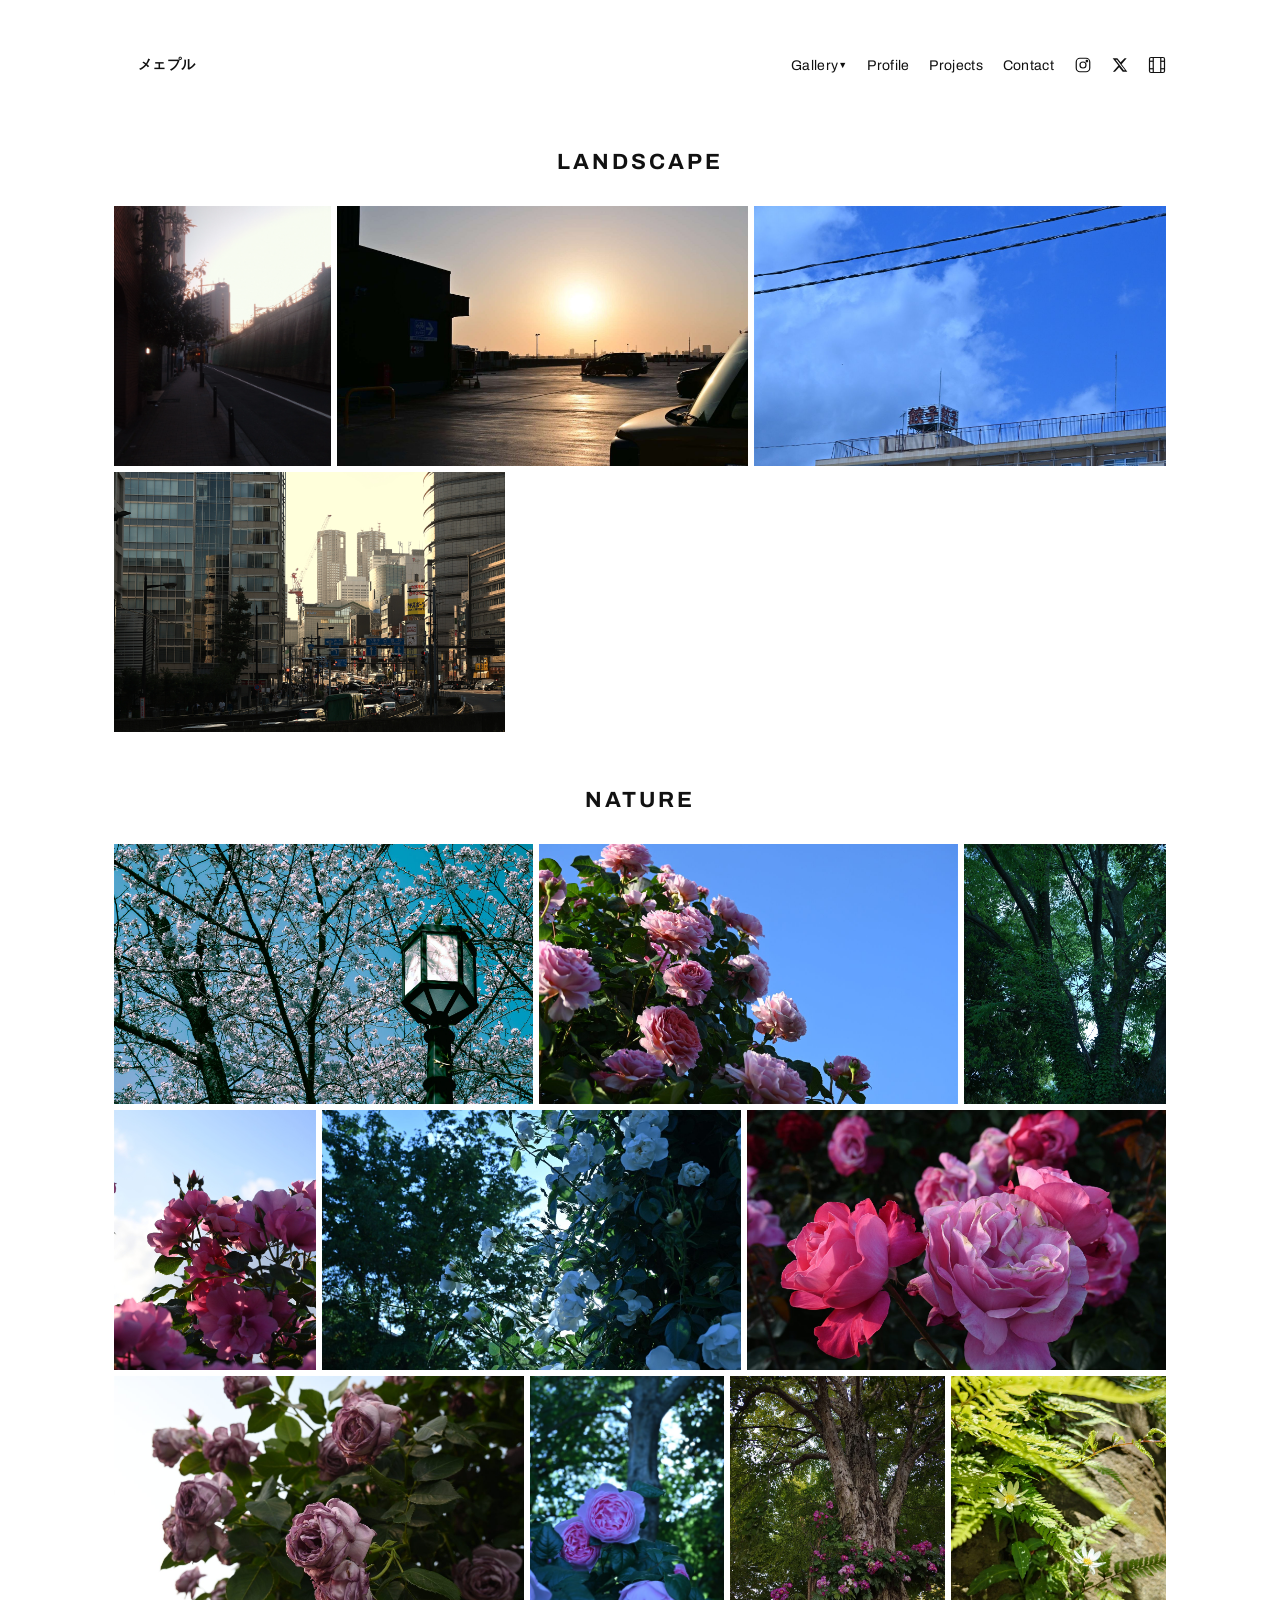
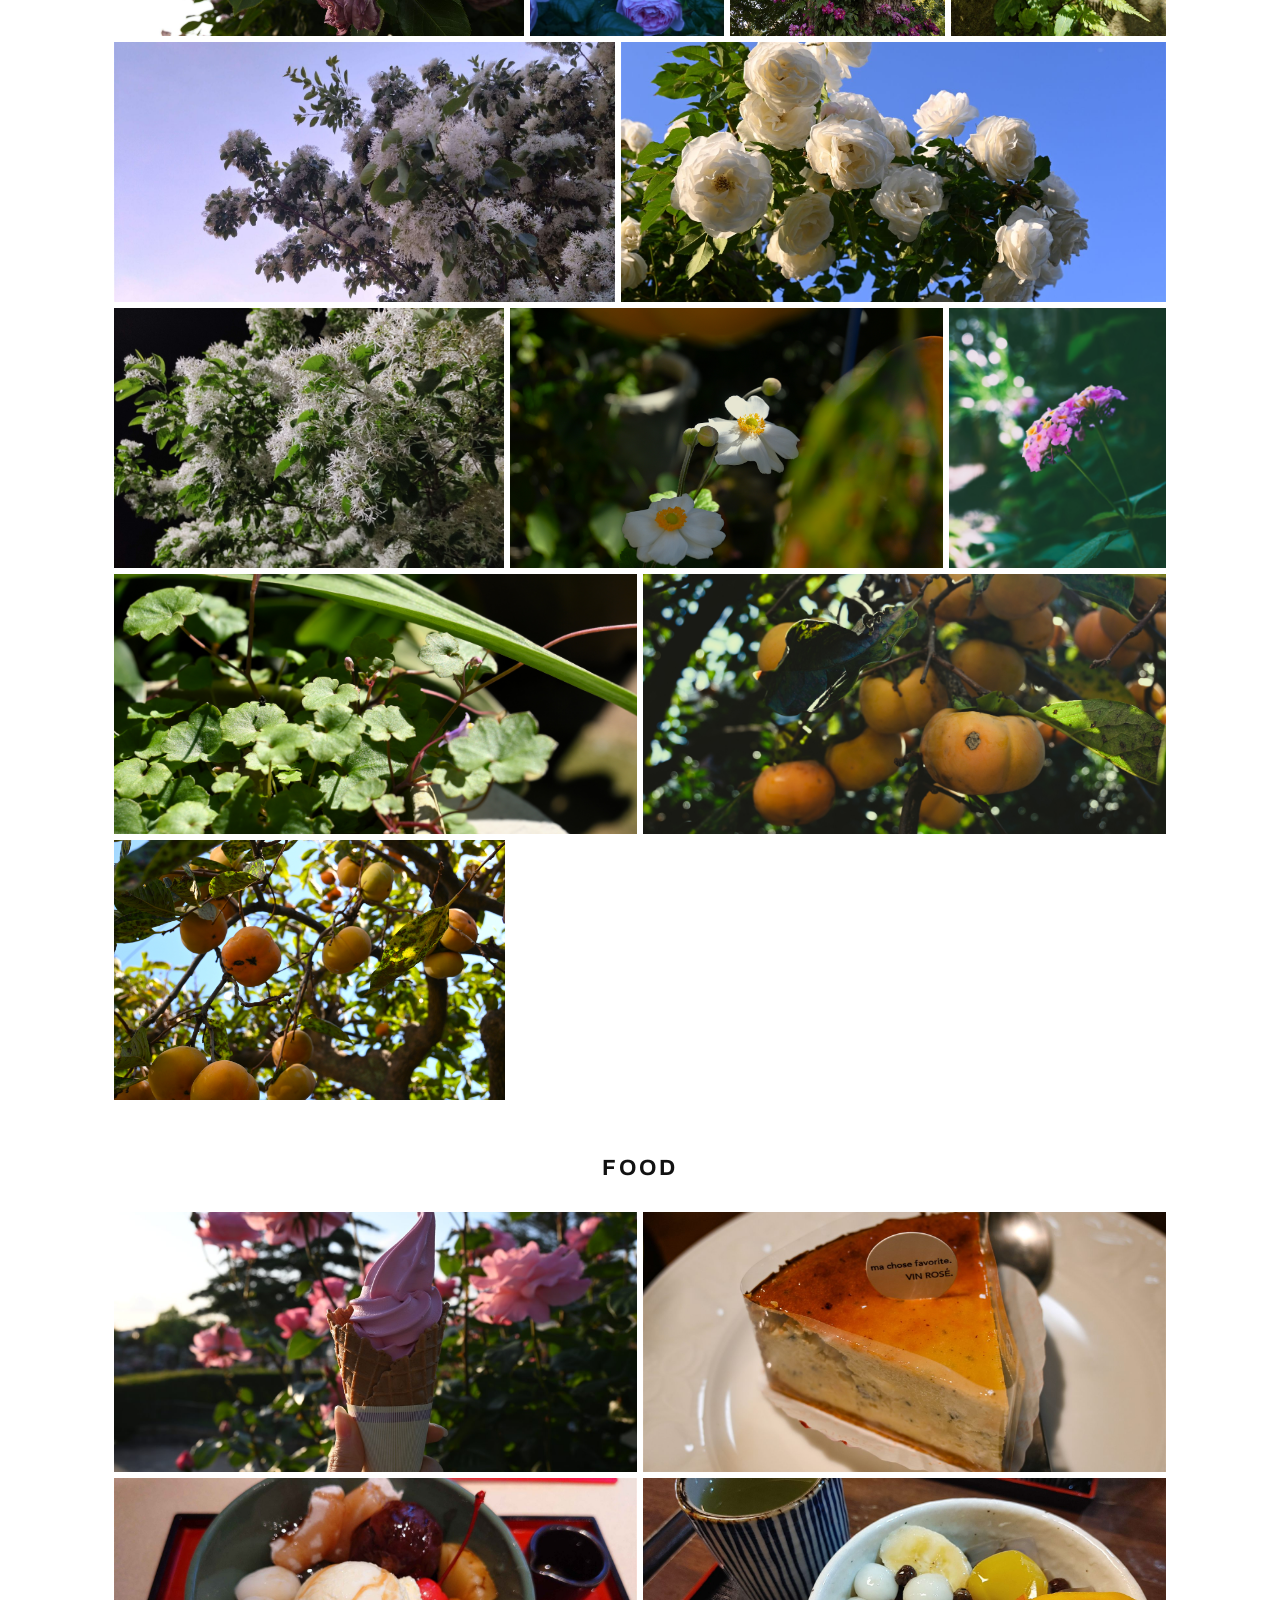
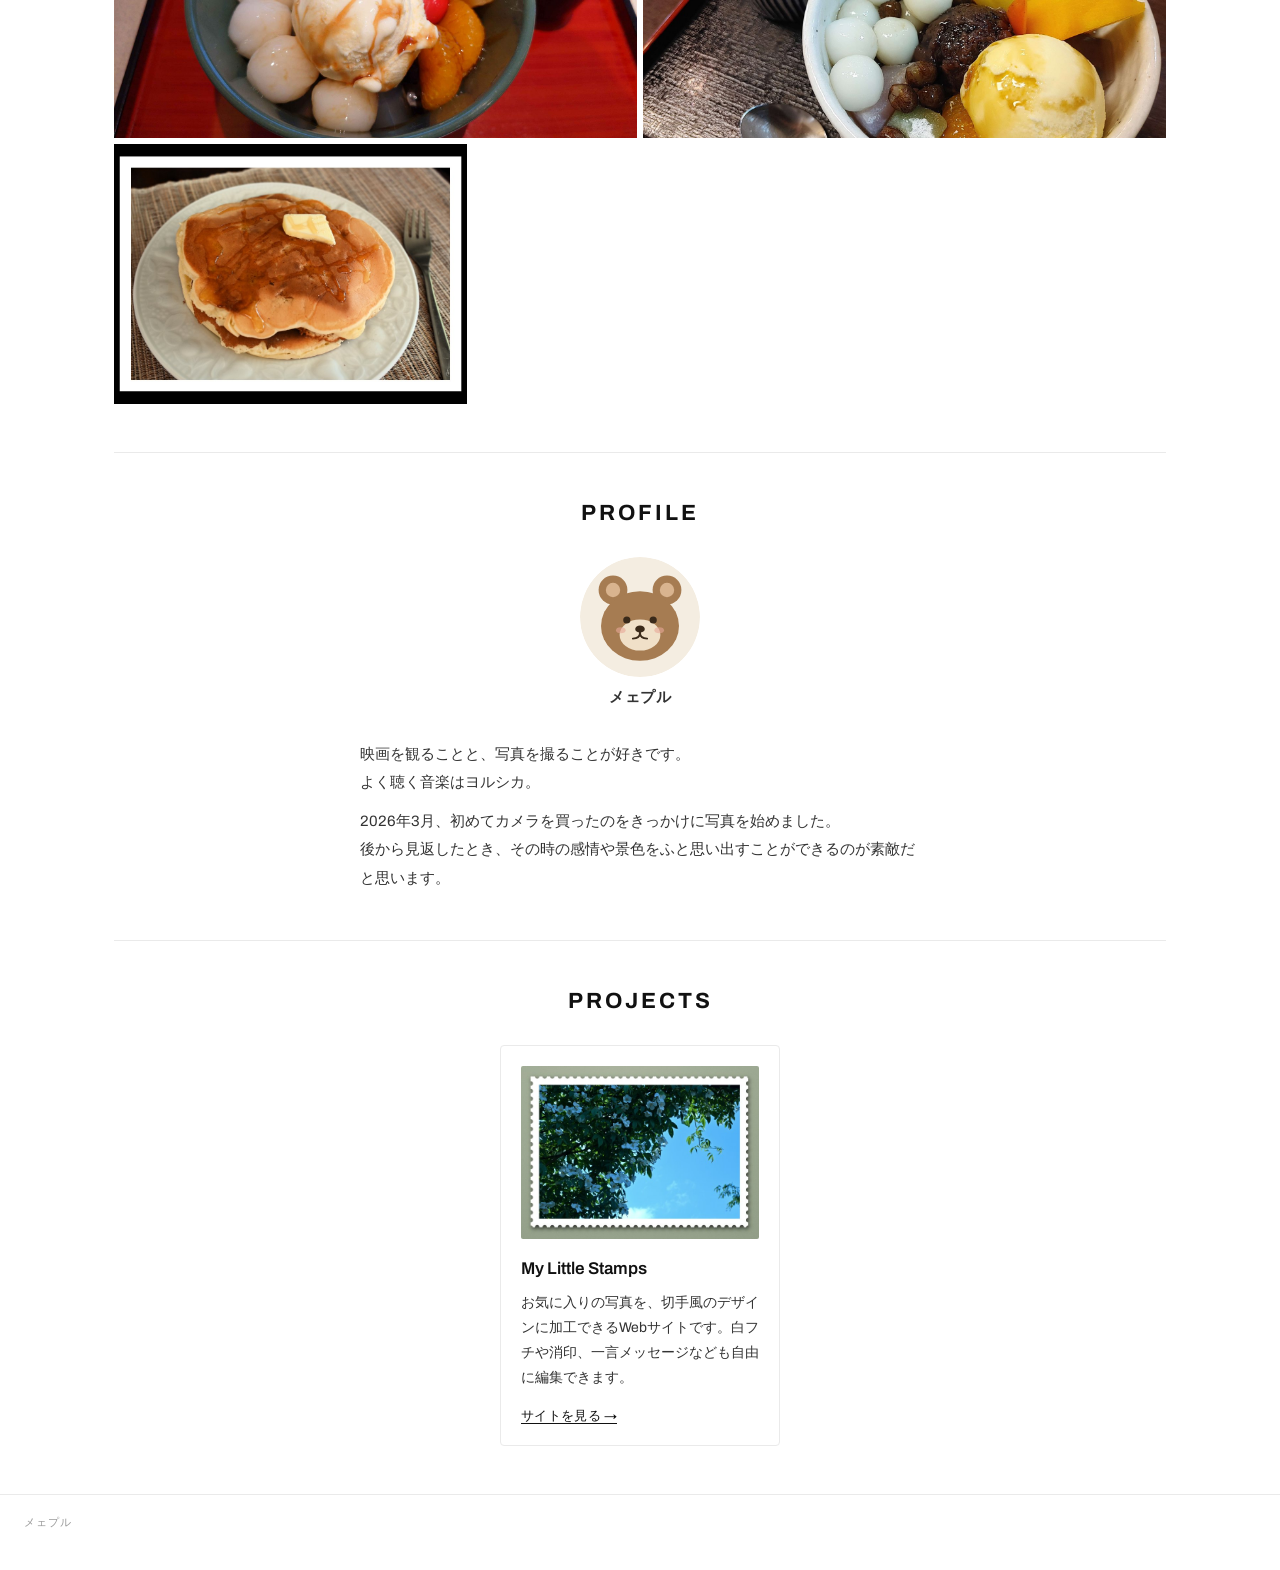
==== index.html @ cd0a4f92 "写真を更新 (2026-10-19 12:52)" ====
<!DOCTYPE html>
<html lang="ja">
<head>
  <meta charset="UTF-8">
  <meta name="viewport" content="width=device-width, initial-scale=1.0">
  <title>メェプル | Portfolio</title>
  <link rel="preconnect" href="https://fonts.googleapis.com">
  <link rel="preconnect" href="https://fonts.gstatic.com" crossorigin>
  <link href="https://fonts.googleapis.com/css2?family=Archivo:wght@300;500;600;700;800&family=Zen+Old+Mincho:wght@400;500&display=swap" rel="stylesheet">
  <link rel="stylesheet" href="style.css">
</head>
<body>

  <header>
    <h1>メェプル</h1>

    <nav class="site-nav">
      <span class="site-nav-group">
        <a href="#gallery" id="gallery-toggle">Gallery <span class="caret">▼</span></a>
        <span class="sub-nav" id="gallery-sub-nav" hidden>
          <a href="#landscape">Landscape</a>
          <a href="#nature">Nature</a>
          <a href="#food">Food</a>
        </span>
      </span>
      <a href="#profile">Profile</a>
      <a href="#works">Projects</a>
      <a href="mailto:mee1215r@gmail.com">Contact</a>
      <a href="https://www.instagram.com/mee_1215r/" target="_blank" rel="noopener" aria-label="Instagram">
        <svg viewBox="0 0 24 24" width="18" height="18" fill="none" stroke="currentColor" stroke-width="1.6"><rect x="3" y="3" width="18" height="18" rx="5"/><circle cx="12" cy="12" r="4"/><circle cx="17.2" cy="6.8" r="1"/></svg>
      </a>
      <a href="https://x.com/Mee_1215R" target="_blank" rel="noopener" aria-label="X">
        <svg viewBox="0 0 24 24" width="16" height="16" fill="currentColor"><path d="M18.9 2H22l-7.6 8.7L23 22h-6.9l-5.4-6.6L4.5 22H1.4l8.2-9.4L1 2h7l4.9 6L18.9 2Zm-1.2 18h1.9L7.4 4H5.4l12.3 16Z"/></svg>
      </a>
      <a href="https://filmarks.com/users/R1215" target="_blank" rel="noopener" aria-label="Filmarks">
        <svg viewBox="0 0 24 24" width="18" height="18" fill="none" stroke="currentColor" stroke-width="1.6"><rect x="2" y="2" width="20" height="20" rx="2"/><line x1="7" y1="2" x2="7" y2="22"/><line x1="17" y1="2" x2="17" y2="22"/><line x1="2" y1="7" x2="7" y2="7"/><line x1="2" y1="17" x2="7" y2="17"/><line x1="17" y1="7" x2="22" y2="7"/><line x1="17" y1="17" x2="22" y2="17"/></svg>
      </a>
    </nav>
  </header>

  <main>
    <section id="gallery">
      <h2 id="landscape">Landscape</h2>
      <div class="gallery-grid" data-category="landscape">
        <!-- AUTO-GENERATED:landscape:START -->
        <img src="images/landscape/img_20251129.webp" alt="作品写真" loading="lazy">
        <img src="images/landscape/pic00015e.jpg" alt="作品写真" loading="lazy">
        <img src="images/landscape/dsc_0786.jpg" alt="作品写真" loading="lazy">
        <img src="images/landscape/DSC_1904.jpg" alt="作品写真" loading="lazy">
        <!-- AUTO-GENERATED:landscape:END -->
      </div>

      <h2 id="nature" class="gallery-category">Nature</h2>
      <div class="gallery-grid" data-category="nature">
        <!-- AUTO-GENERATED:nature:START -->
        <img src="images/nature/dsc_0567.jpg" alt="作品写真" loading="lazy">
        <img src="images/nature/dsc_1445.jpg" alt="作品写真" loading="lazy">
        <img src="images/nature/dsc_0981.jpg" alt="作品写真" loading="lazy">
        <img src="images/nature/dsc_1501.jpg" alt="作品写真" loading="lazy">
        <img src="images/nature/dsc_1308.jpg" alt="作品写真" loading="lazy">
        <img src="images/nature/dsc_1399.jpg" alt="作品写真" loading="lazy">
        <img src="images/nature/dsc_1328.jpg" alt="作品写真" loading="lazy">
        <img src="images/nature/dsc_1144.jpg" alt="作品写真" loading="lazy">
        <img src="images/nature/20260517.jpg" alt="作品写真" loading="lazy">
        <img src="images/nature/20260419.jpg" alt="作品写真" loading="lazy">
        <img src="images/nature/dsc_0622.jpg" alt="作品写真" loading="lazy">
        <img src="images/nature/dsc_1583.jpg" alt="作品写真" loading="lazy">
        <img src="images/nature/IMG01300_1_1_1.jpg" alt="作品写真" loading="lazy">
        <img src="images/nature/DSC_1925.jpg" alt="作品写真" loading="lazy">
        <img src="images/nature/DSC_1936.jpg" alt="作品写真" loading="lazy">
        <img src="images/nature/DSC_1931.jpg" alt="作品写真" loading="lazy">
        <img src="images/nature/DSC_1918.jpg" alt="作品写真" loading="lazy">
        <img src="images/nature/DSC_1919.jpg" alt="作品写真" loading="lazy">
        <!-- AUTO-GENERATED:nature:END -->
      </div>

      <h2 id="food" class="gallery-category">Food</h2>
      <div class="gallery-grid" data-category="food">
        <!-- AUTO-GENERATED:food:START -->
        <img src="images/food/dsc_1593.jpg" alt="作品写真" loading="lazy">
        <img src="images/food/dsc_1644.jpg" alt="作品写真" loading="lazy">
        <img src="images/food/20260613.jpg" alt="作品写真" loading="lazy">
        <img src="images/food/img02089.jpg" alt="作品写真" loading="lazy">
        <img src="images/food/DSC_1948-stamp_black.jpg" alt="作品写真" loading="lazy">
        <!-- AUTO-GENERATED:food:END -->
      </div>
    </section>

    <section id="profile">
      <h2>Profile</h2>
      <div class="profile-header">
        <img class="profile-photo" src="images/bear.svg" alt="プロフィール画像">
        <p class="profile-name">メェプル</p>
      </div>
      <p>映画を観ることと、写真を撮ることが好きです。<br>よく聴く音楽はヨルシカ。</p>
      <p>
        2026年3月、初めてカメラを買ったのをきっかけに写真を始めました。<br>
        後から見返したとき、その時の感情や景色をふと思い出すことができるのが素敵だと思います。
      </p>
    </section>

    <section id="works">
      <h2>Projects</h2>
      <div class="works-grid">
        <div class="work-card">
          <img class="work-image" src="images/works-stamps-preview.jpg" alt="My Little Stamps のプレビュー画像">
          <h3>My Little Stamps</h3>
          <p>お気に入りの写真を、切手風のデザインに加工できるWebサイトです。白フチや消印、一言メッセージなども自由に編集できます。</p>
          <a href="https://my-little-stamps.netlify.app/" target="_blank" rel="noopener" class="work-link">サイトを見る →</a>
        </div>
      </div>
    </section>
  </main>

  <footer>
    <p>メェプル</p>
  </footer>

  <div id="lightbox" class="lightbox" hidden>
    <button class="lightbox-close" id="lightbox-close" aria-label="閉じる" type="button">×</button>
    <button class="lightbox-nav lightbox-prev" id="lightbox-prev" aria-label="前の写真" type="button">‹</button>
    <div class="lightbox-stage">
      <img id="lightbox-img" src="" alt="">
    </div>
    <button class="lightbox-nav lightbox-next" id="lightbox-next" aria-label="次の写真" type="button">›</button>
  </div>

  <script src="script.js"></script>
  <script data-goatcounter="https://lapi.goatcounter.com/count"
          async src="//gc.zgo.at/count.js"></script>
</body>
</html>
---- style.css ----
* {
  box-sizing: border-box;
}

*:focus-visible {
  outline: 2px solid #111;
  outline-offset: 2px;
}

html, body {
  height: 100%;
}

body {
  margin: 0;
  padding: 0;
  overflow-x: hidden;
  font-family: "Archivo", "Yu Gothic", "Hiragino Kaku Gothic ProN", sans-serif;
  background-color: #ffffff;
  color: #111111;
}

header {
  max-width: 1100px;
  margin: 0 auto;
  padding: 56px 24px 28px;
  display: flex;
  align-items: center;
  justify-content: space-between;
  flex-wrap: wrap;
  gap: 12px;
}

header h1 {
  margin: 0 0 0 24px;
  font-family: "Archivo", "Yu Gothic", sans-serif;
  font-weight: 600;
  font-size: 14px;
  letter-spacing: 0.3px;
  color: #111111;
}

.site-nav {
  display: flex;
  flex-wrap: wrap;
  align-items: center;
  justify-content: center;
  gap: 20px;
}

.site-nav-group {
  position: relative;
  display: flex;
  flex-direction: column;
  align-items: center;
}

.sub-nav {
  position: absolute;
  top: 100%;
  left: 50%;
  transform: translateX(-50%);
  margin-top: 10px;
  display: flex;
  flex-direction: column;
  align-items: center;
  gap: 14px;
  white-space: nowrap;
}

.sub-nav[hidden] {
  display: none;
}

.caret {
  display: inline-block;
  font-size: 9px;
  transition: transform 0.2s;
}

#gallery-toggle.is-open .caret {
  transform: rotate(180deg);
}

.sub-nav a {
  font-size: 11px;
  letter-spacing: 0.2px;
  color: #999999;
}

.sub-nav a:hover {
  color: #111111;
  opacity: 1;
}

.site-nav a {
  color: #111111;
  text-decoration: none;
  font-size: 14px;
  letter-spacing: 0.3px;
  display: inline-flex;
  align-items: center;
  transition: opacity 0.2s;
}

.site-nav a:hover {
  opacity: 0.55;
}

main {
  max-width: 1100px;
  margin: 0 auto;
  padding: 0 24px;
}

section {
  padding: 48px 0;
}

section h2 {
  font-weight: 700;
  font-size: 22px;
  letter-spacing: 3px;
  text-transform: uppercase;
  color: #111111;
  text-align: center;
  margin: 0 0 32px;
}

section h2.gallery-category {
  margin-top: 56px;
}

/* プロフィール */
#profile {
  border-top: 1px solid #eaeaea;
}

.profile-header {
  display: flex;
  flex-direction: column;
  align-items: center;
  gap: 6px;
  margin-bottom: 28px;
}

.profile-photo {
  display: block;
  width: 120px;
  height: 120px;
  border-radius: 50%;
  object-fit: cover;
}

.profile-header p.profile-name {
  margin: 0;
  font-size: 14px;
  font-weight: 600;
  letter-spacing: 0.5px;
  color: #111111;
}

#profile p {
  max-width: 560px;
  margin: 0 auto;
  text-align: left;
  line-height: 1.9;
  color: #333333;
  font-size: 15px;
}

/* Works */
#works {
  border-top: 1px solid #eaeaea;
}

.works-grid {
  display: flex;
  flex-wrap: wrap;
  justify-content: center;
  gap: 24px;
}

.work-card {
  width: 280px;
  padding: 20px;
  border: 1px solid #eaeaea;
  border-radius: 4px;
  text-align: left;
}

.work-image {
  display: block;
  width: 100%;
  height: auto;
  border-radius: 2px;
  margin-bottom: 20px;
}

.work-card h3 {
  margin: 0 0 12px;
  font-size: 17px;
  font-weight: 600;
  color: #111111;
}

.work-card p {
  margin: 0 0 16px;
  line-height: 1.8;
  color: #333333;
  font-size: 14px;
}

.work-link {
  color: #111111;
  text-decoration: none;
  font-size: 13px;
  letter-spacing: 0.3px;
  border-bottom: 1px solid #111111;
  transition: opacity 0.2s;
}

.work-link:hover {
  opacity: 0.55;
}

#profile p + p {
  margin-top: 10px;
}

/* 作品ギャラリー：高さをそろえつつ、縦横比はそのまま活かして並べる「雑誌の写真グリッド」 */
.gallery-grid {
  display: flex;
  flex-wrap: wrap;
  gap: 6px;
}

.gallery-grid img {
  flex-grow: 1;
  height: 260px;
  width: auto;
  object-fit: cover;
}

.gallery-grid::after {
  content: "";
  flex-grow: 999;
}

@media (max-width: 700px) {
  .gallery-grid img {
    height: 160px;
  }

  header {
    flex-direction: column;
    align-items: center;
    padding: 32px 20px 20px;
  }

  header h1 {
    margin: 0 0 4px;
  }

  .site-nav {
    gap: 14px 18px;
  }
}

footer {
  padding: 20px 24px 40px;
  border-top: 1px solid #eaeaea;
}

footer p {
  margin: 0;
  font-size: 11px;
  letter-spacing: 1px;
  color: #999999;
}

/* ライトボックス(写真の拡大表示) */
.gallery-grid img {
  cursor: zoom-in;
}

.lightbox {
  position: fixed;
  inset: 0;
  z-index: 100;
  background: rgba(0, 0, 0, 0.92);
  display: flex;
  align-items: center;
  justify-content: center;
  gap: 16px;
  padding: 40px;
  cursor: zoom-out;
}

.lightbox[hidden] {
  display: none;
}

.lightbox-stage {
  width: min(80vw, 1100px);
  height: min(80vh, 850px);
  display: flex;
  align-items: center;
  justify-content: center;
}

.lightbox img {
  max-width: 100%;
  max-height: 100%;
  width: auto;
  height: auto;
  object-fit: contain;
  cursor: default;
  margin: 0;
}

.lightbox-close {
  position: fixed;
  top: 16px;
  right: 20px;
  background: none;
  border: none;
  color: #ffffff;
  font-size: 32px;
  line-height: 1;
  cursor: pointer;
  padding: 8px;
}

.lightbox-nav {
  flex-shrink: 0;
  background: none;
  border: none;
  color: #ffffff;
  font-size: 48px;
  line-height: 1;
  cursor: pointer;
  padding: 8px 12px;
  opacity: 0.75;
  transition: opacity 0.2s;
}

.lightbox-nav:hover {
  opacity: 1;
}

@media (max-width: 600px) {
  .lightbox {
    gap: 4px;
  }

  .lightbox-nav {
    font-size: 30px;
    padding: 6px 4px;
  }
}
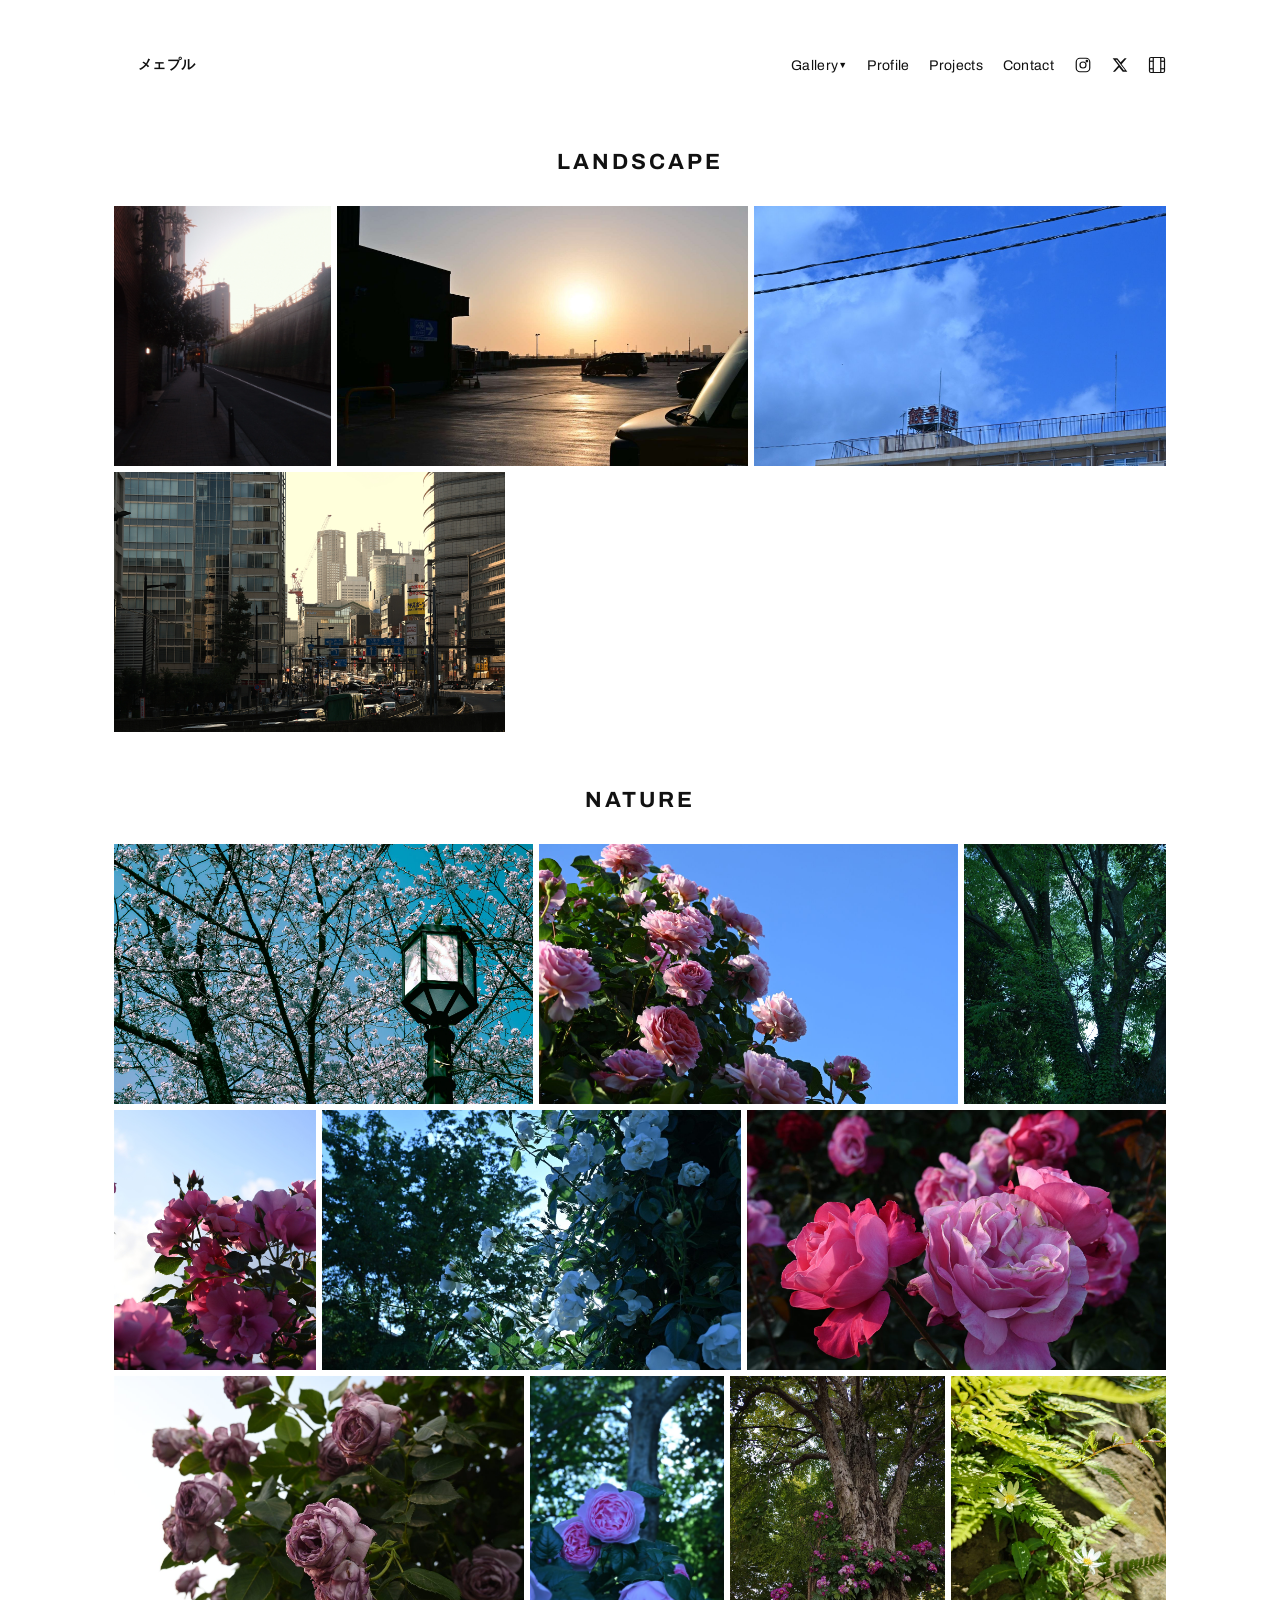
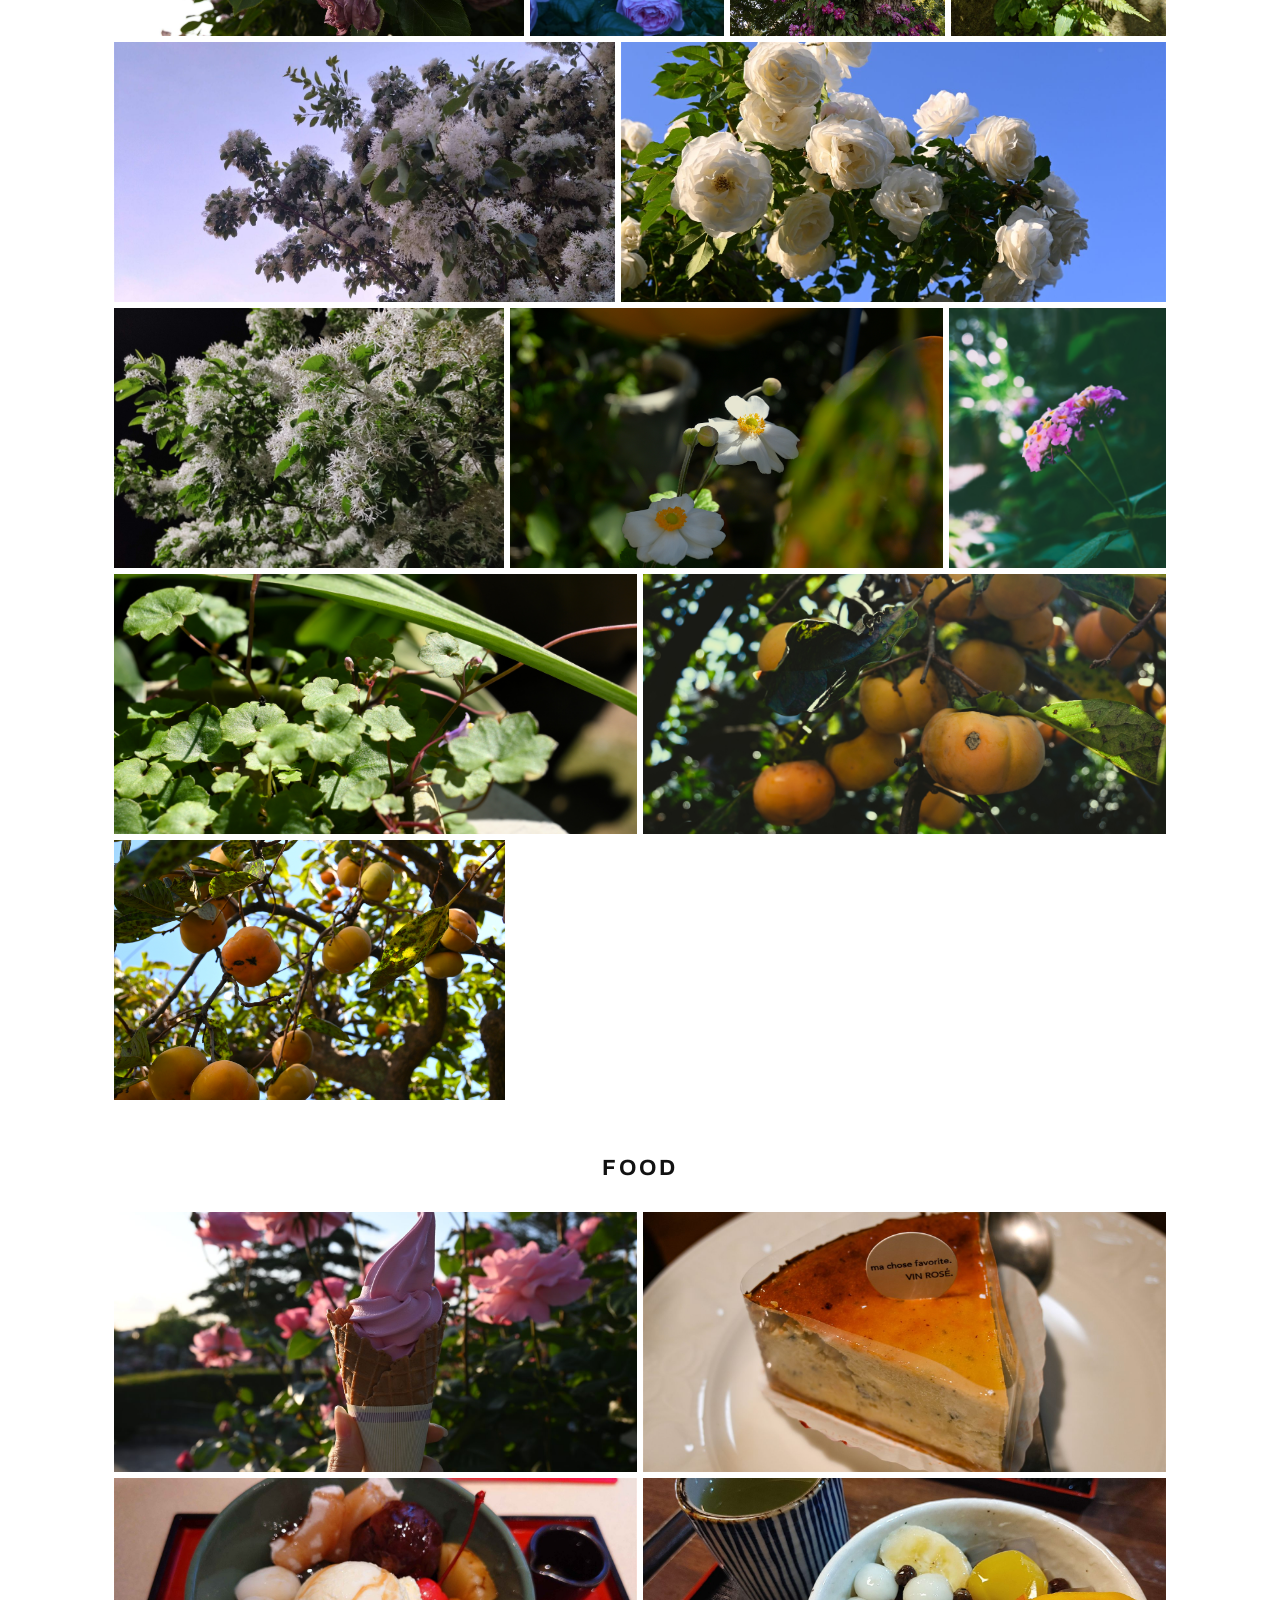
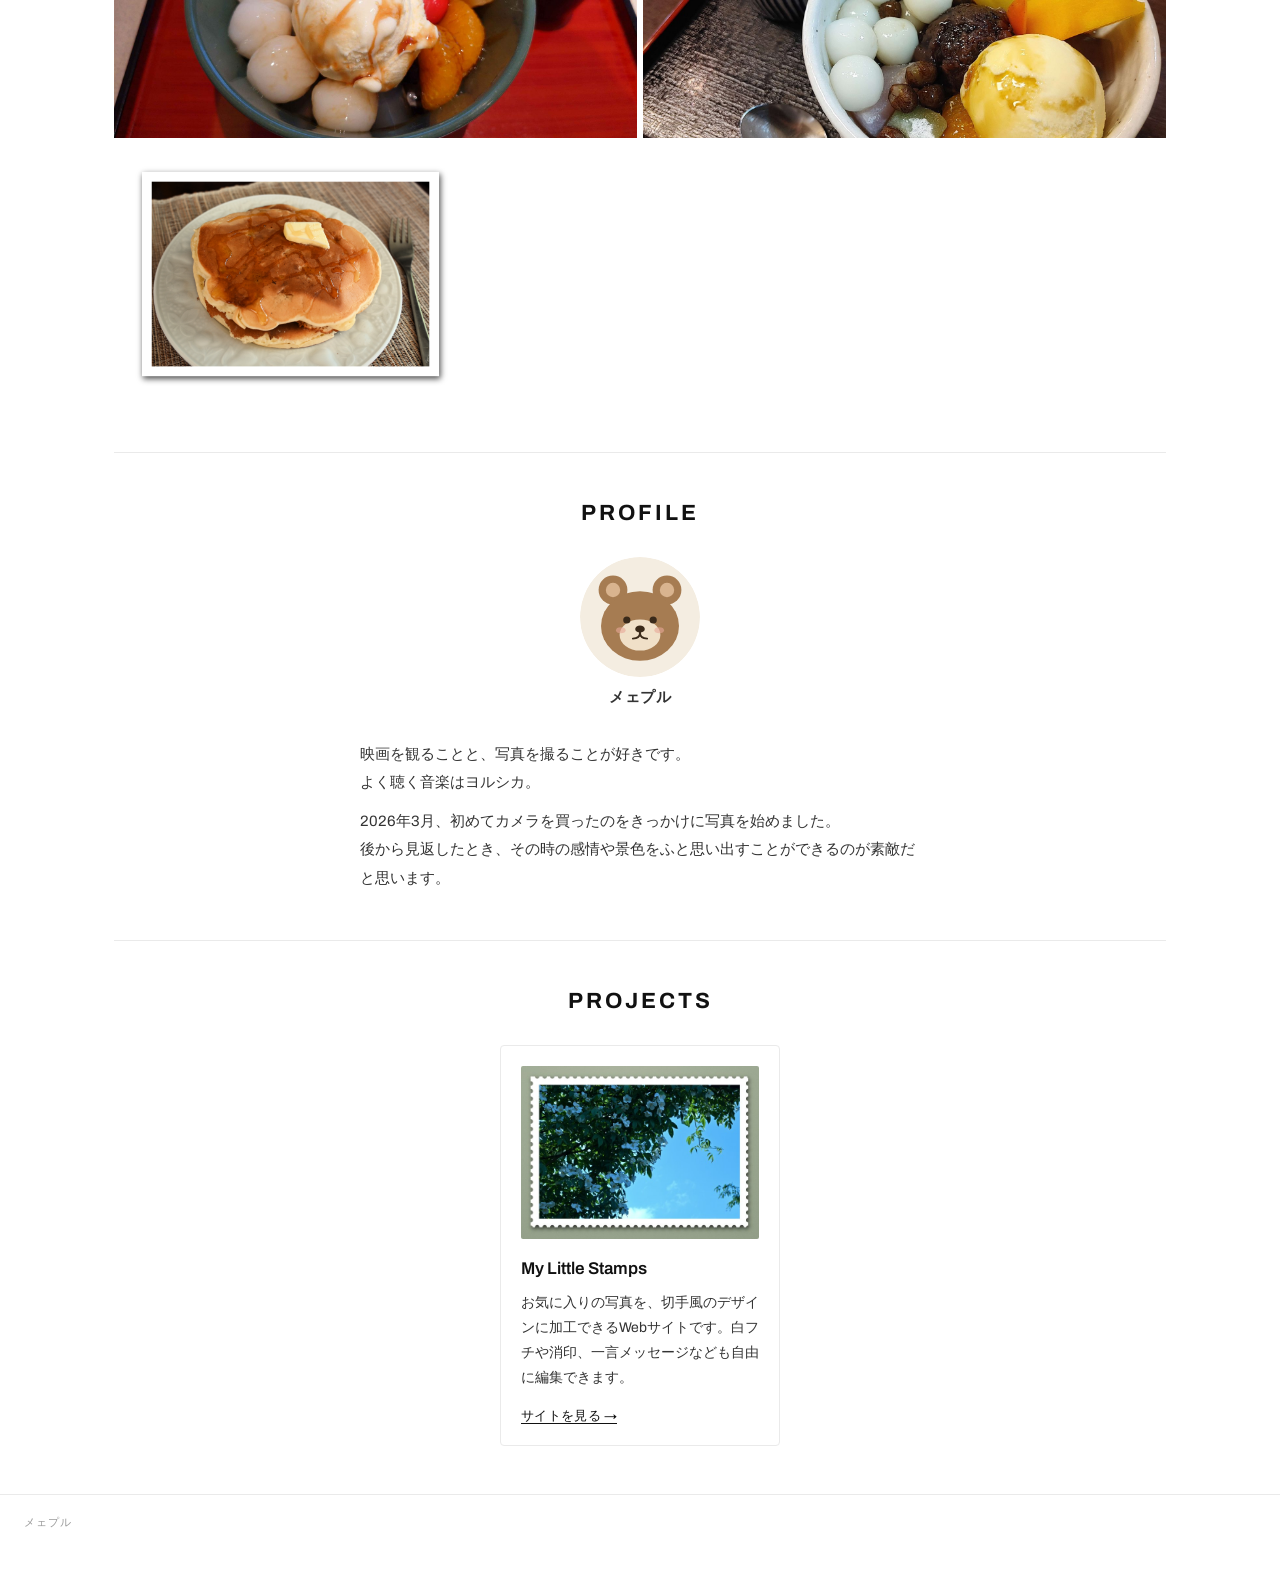
==== commit 82b85ca3: "写真を更新 (2026-10-19 13:01)" ====
--- a/index.html
+++ b/index.html
@@ -81,7 +81,7 @@
         <img src="images/food/dsc_1644.jpg" alt="作品写真" loading="lazy">
         <img src="images/food/20260613.jpg" alt="作品写真" loading="lazy">
         <img src="images/food/img02089.jpg" alt="作品写真" loading="lazy">
-        <img src="images/food/DSC_1948-stamp_black.jpg" alt="作品写真" loading="lazy">
+        <img src="images/food/DSC_1948-stamp.png" alt="作品写真" loading="lazy">
         <!-- AUTO-GENERATED:food:END -->
       </div>
     </section>
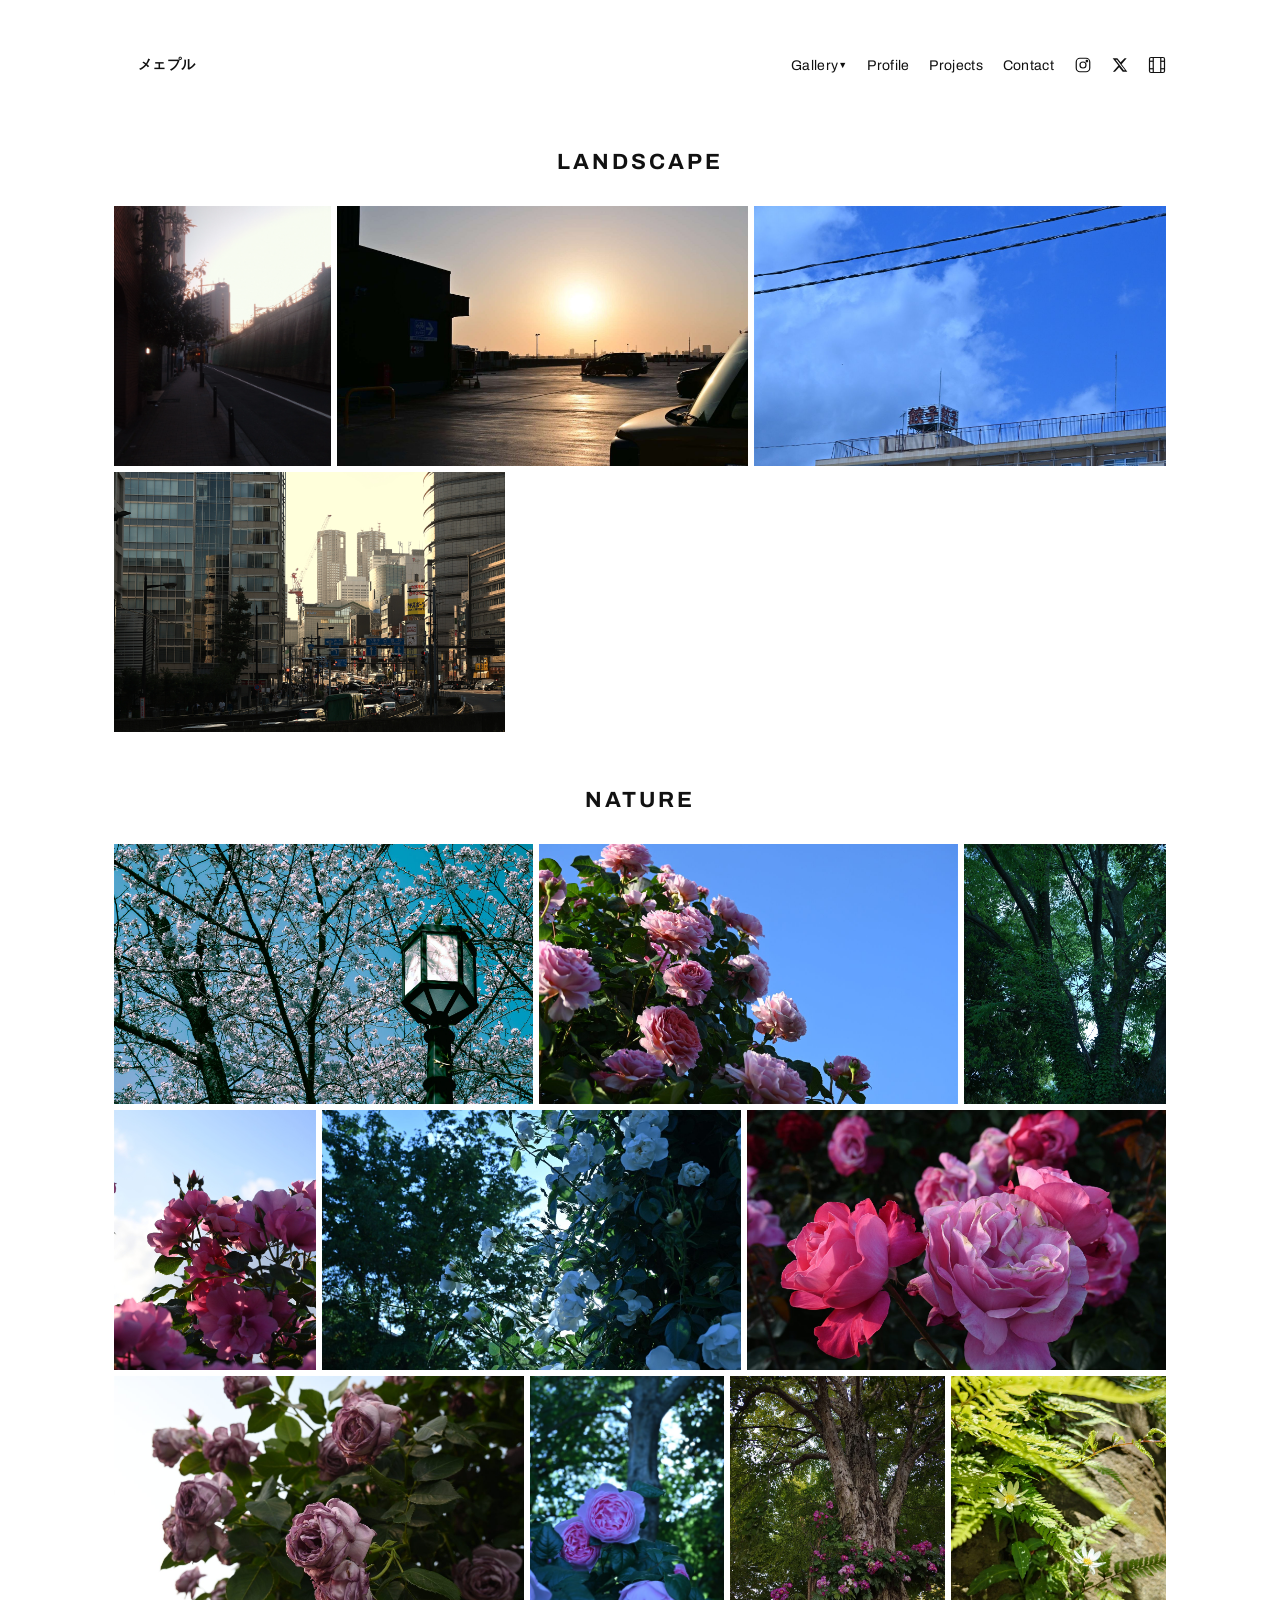
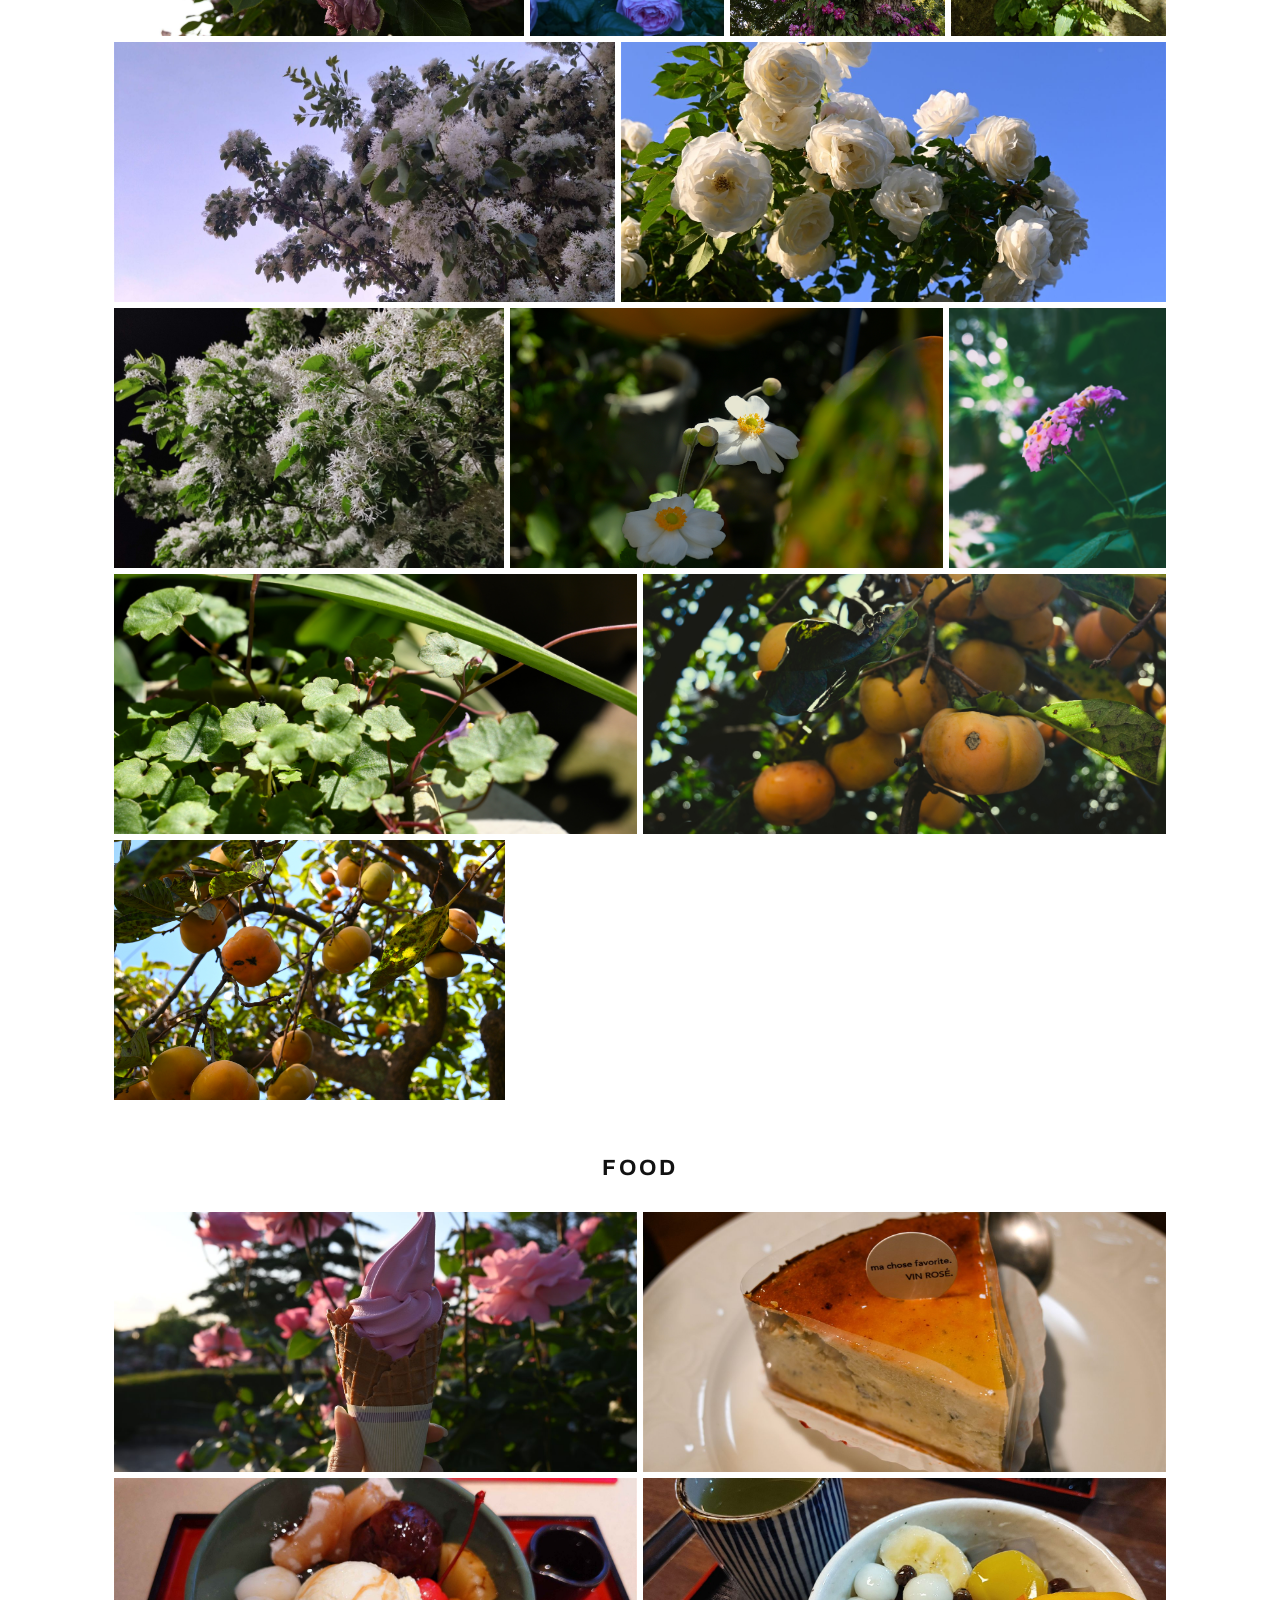
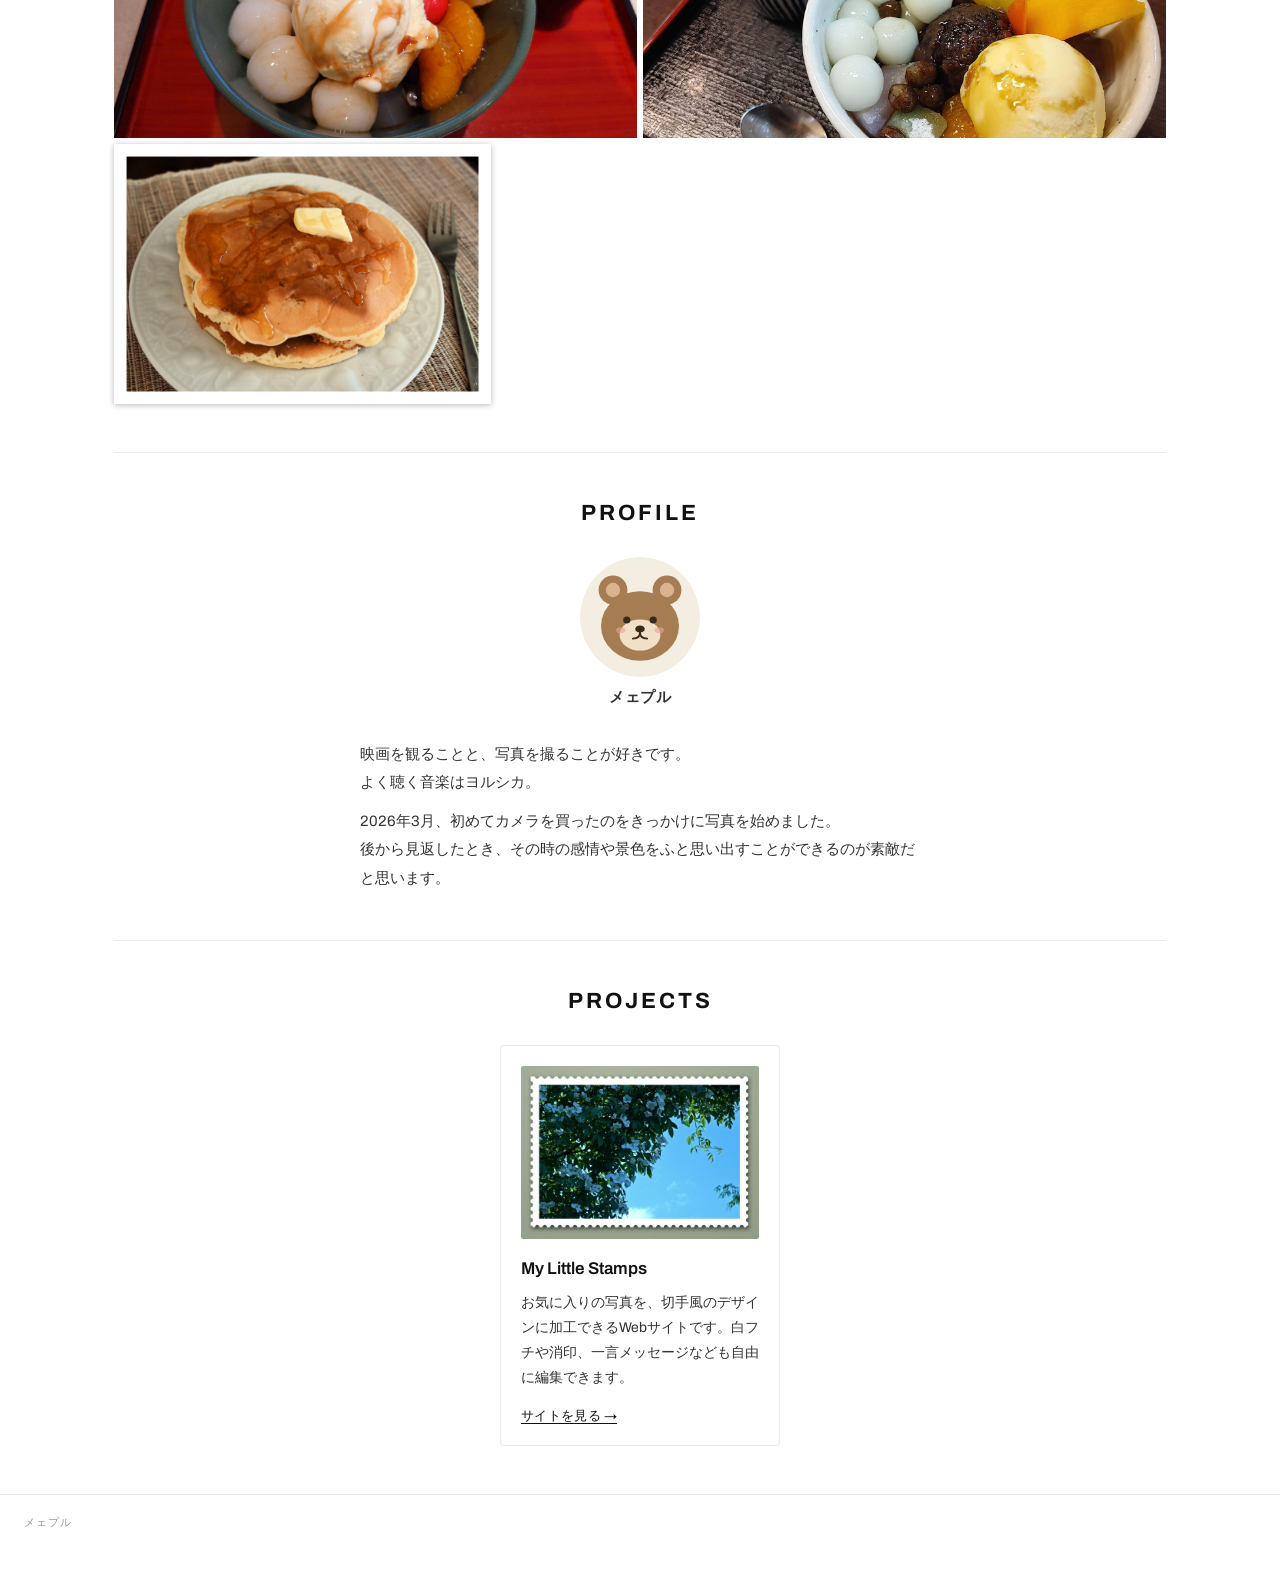
==== commit b4cabd07: "写真を更新 (2026-10-19 14:51)" ====
--- a/index.html
+++ b/index.html
@@ -81,7 +81,7 @@
         <img src="images/food/dsc_1644.jpg" alt="作品写真" loading="lazy">
         <img src="images/food/20260613.jpg" alt="作品写真" loading="lazy">
         <img src="images/food/img02089.jpg" alt="作品写真" loading="lazy">
-        <img src="images/food/DSC_1948-stamp.png" alt="作品写真" loading="lazy">
+        <img src="images/food/DSC_1948-stamp.png" class="stamp" alt="作品写真" loading="lazy">
         <!-- AUTO-GENERATED:food:END -->
       </div>
     </section>
--- a/style.css
+++ b/style.css
@@ -240,6 +240,13 @@
   height: 260px;
   width: auto;
   object-fit: cover;
+}
+
+/* 切手風の写真:白フチごと1枚の写真として扱い、輪郭がわかるよう薄い影をつける */
+.gallery-grid img.stamp {
+  flex-grow: 0;
+  object-fit: contain;
+  box-shadow: 0 1px 6px rgba(0, 0, 0, 0.28);
 }
 
 .gallery-grid::after {
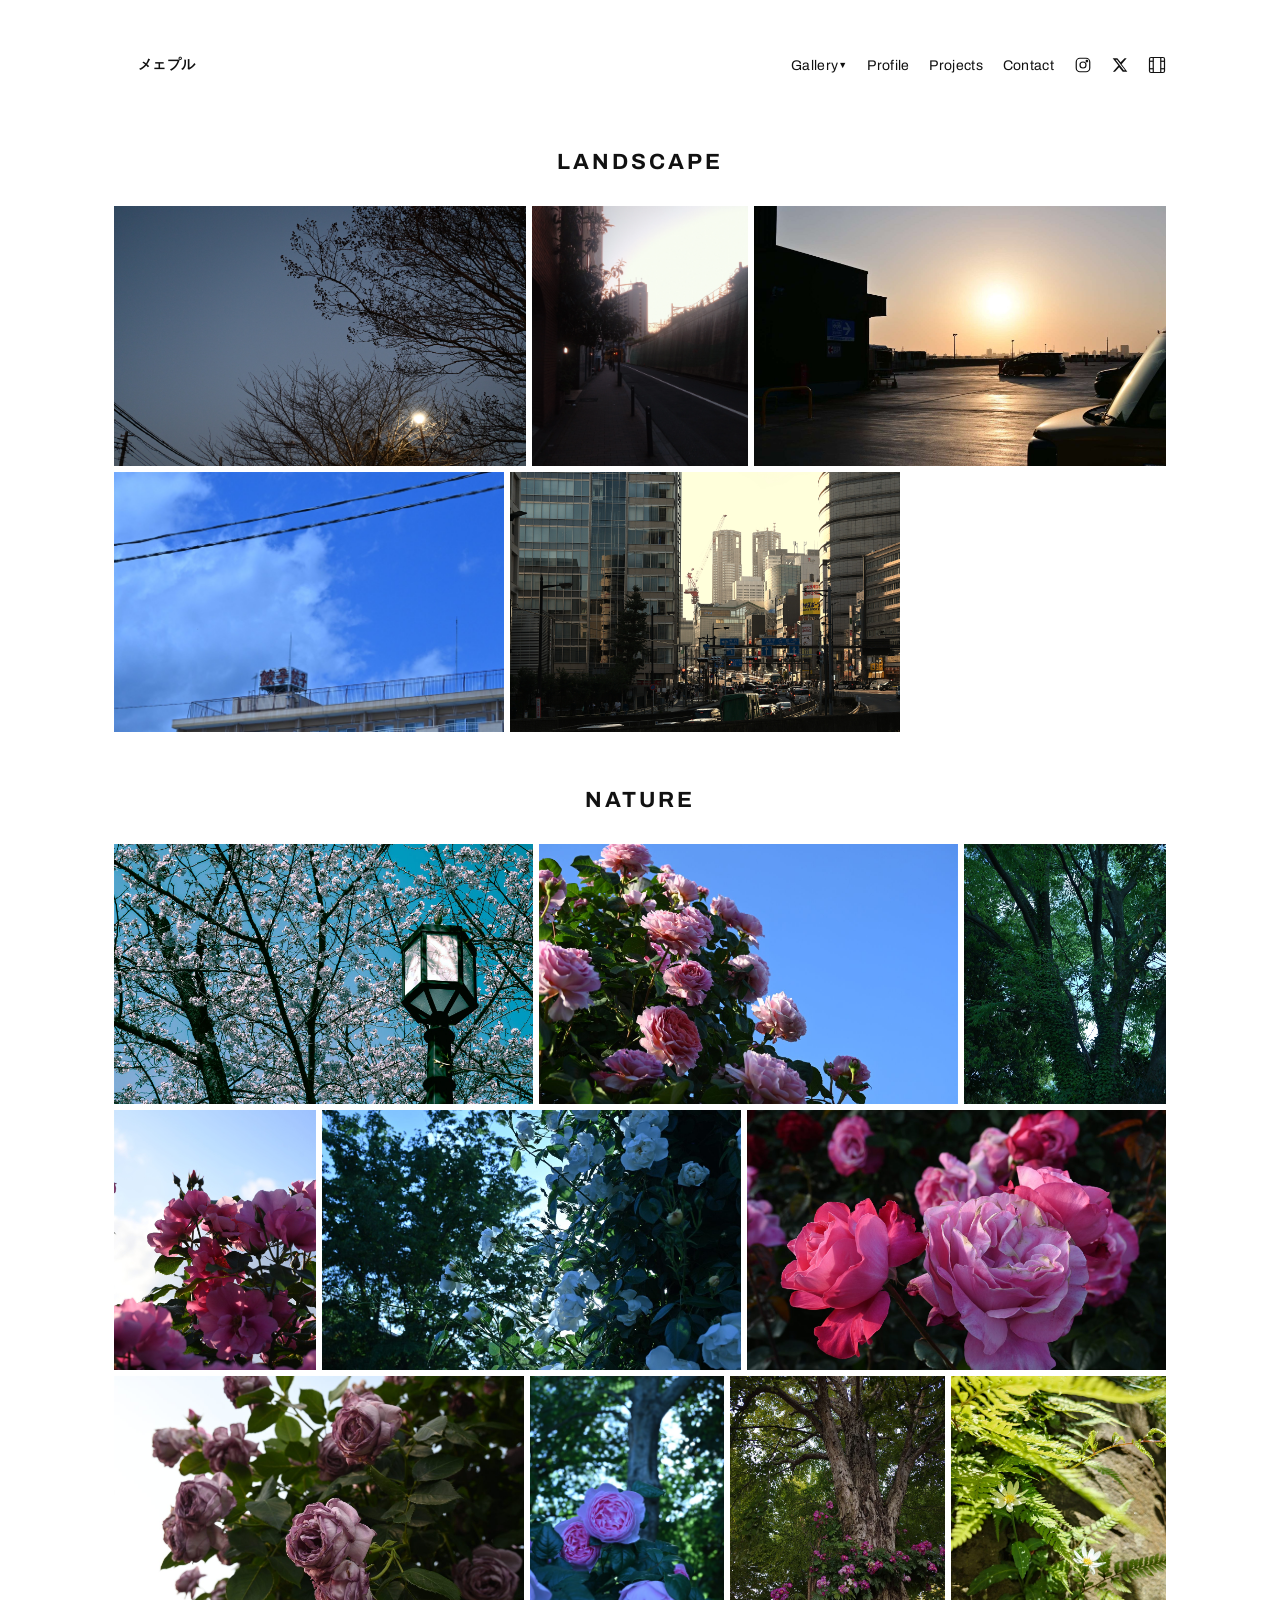
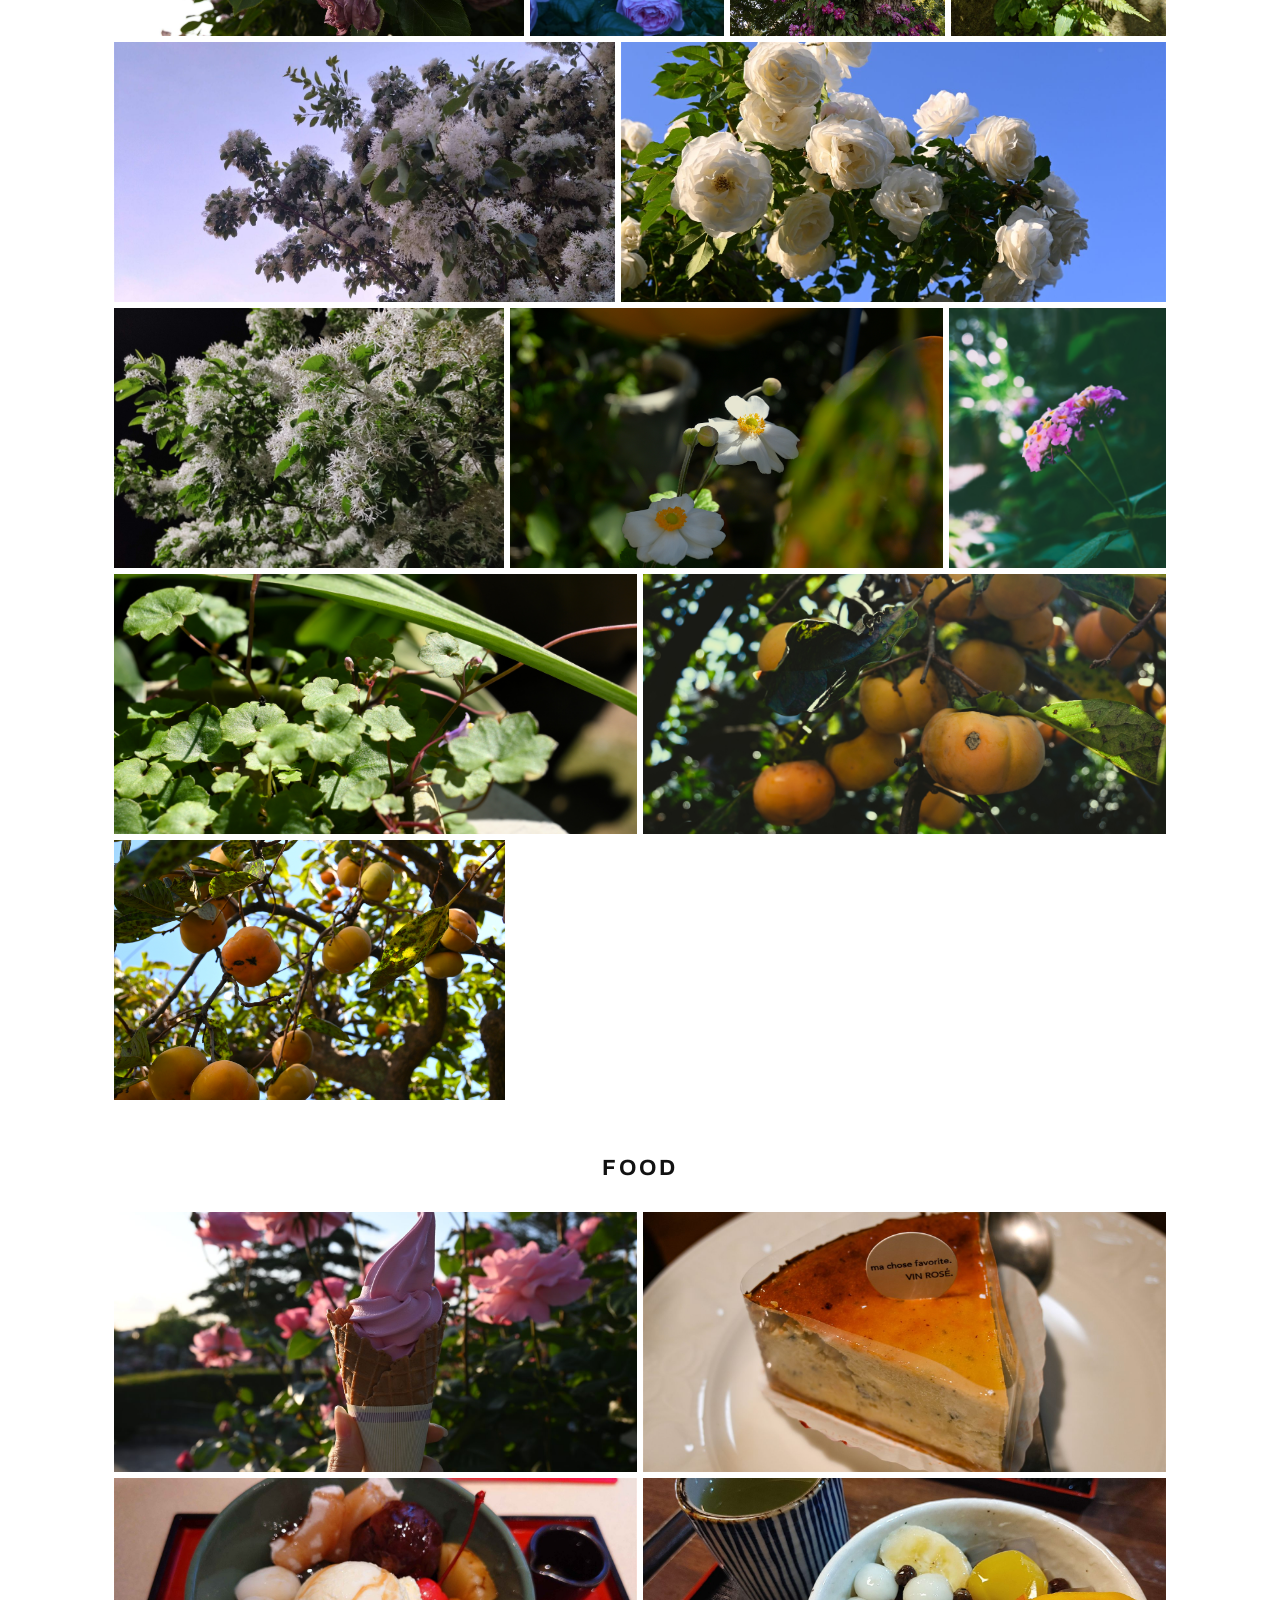
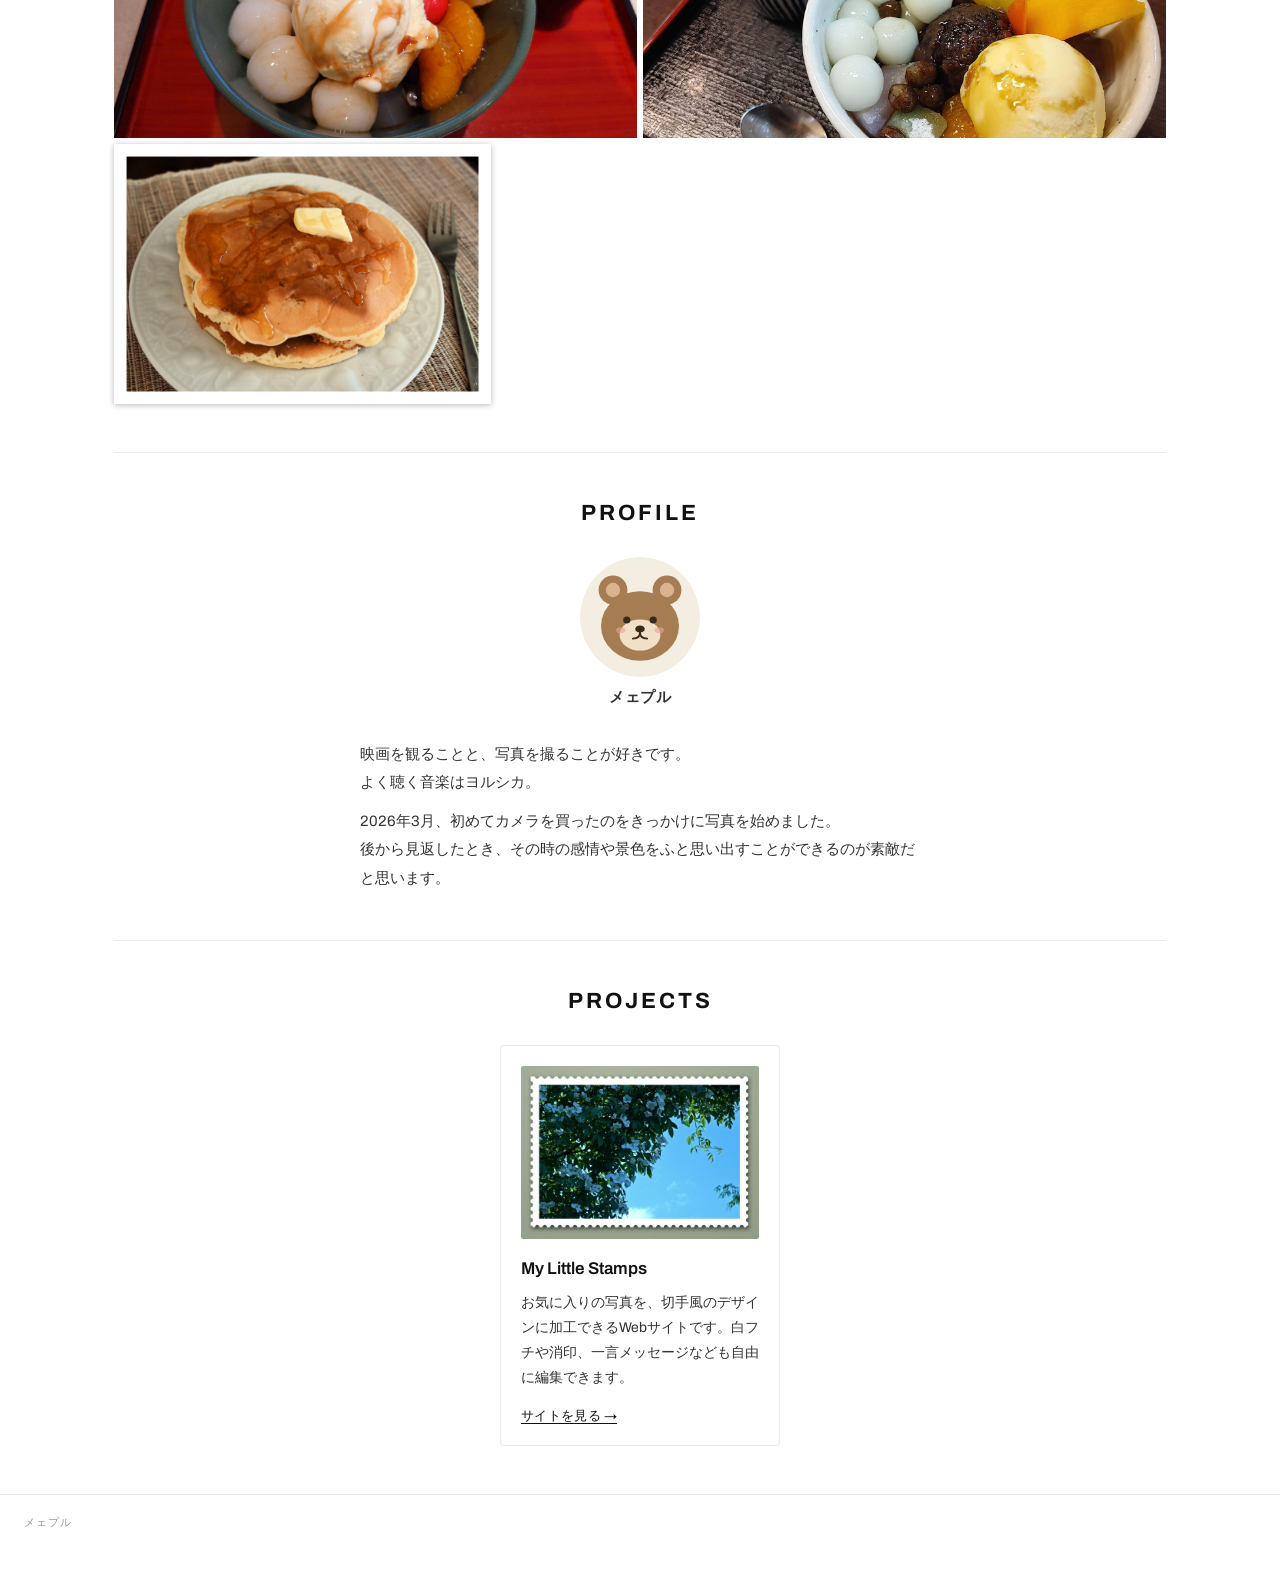
==== commit 290e2936: "写真を更新 (2026-11-08 13:31)" ====
--- a/index.html
+++ b/index.html
@@ -43,6 +43,7 @@
       <h2 id="landscape">Landscape</h2>
       <div class="gallery-grid" data-category="landscape">
         <!-- AUTO-GENERATED:landscape:START -->
+        <img src="images/landscape/DSC_0010.JPG" alt="作品写真" loading="lazy">
         <img src="images/landscape/img_20251129.webp" alt="作品写真" loading="lazy">
         <img src="images/landscape/pic00015e.jpg" alt="作品写真" loading="lazy">
         <img src="images/landscape/dsc_0786.jpg" alt="作品写真" loading="lazy">
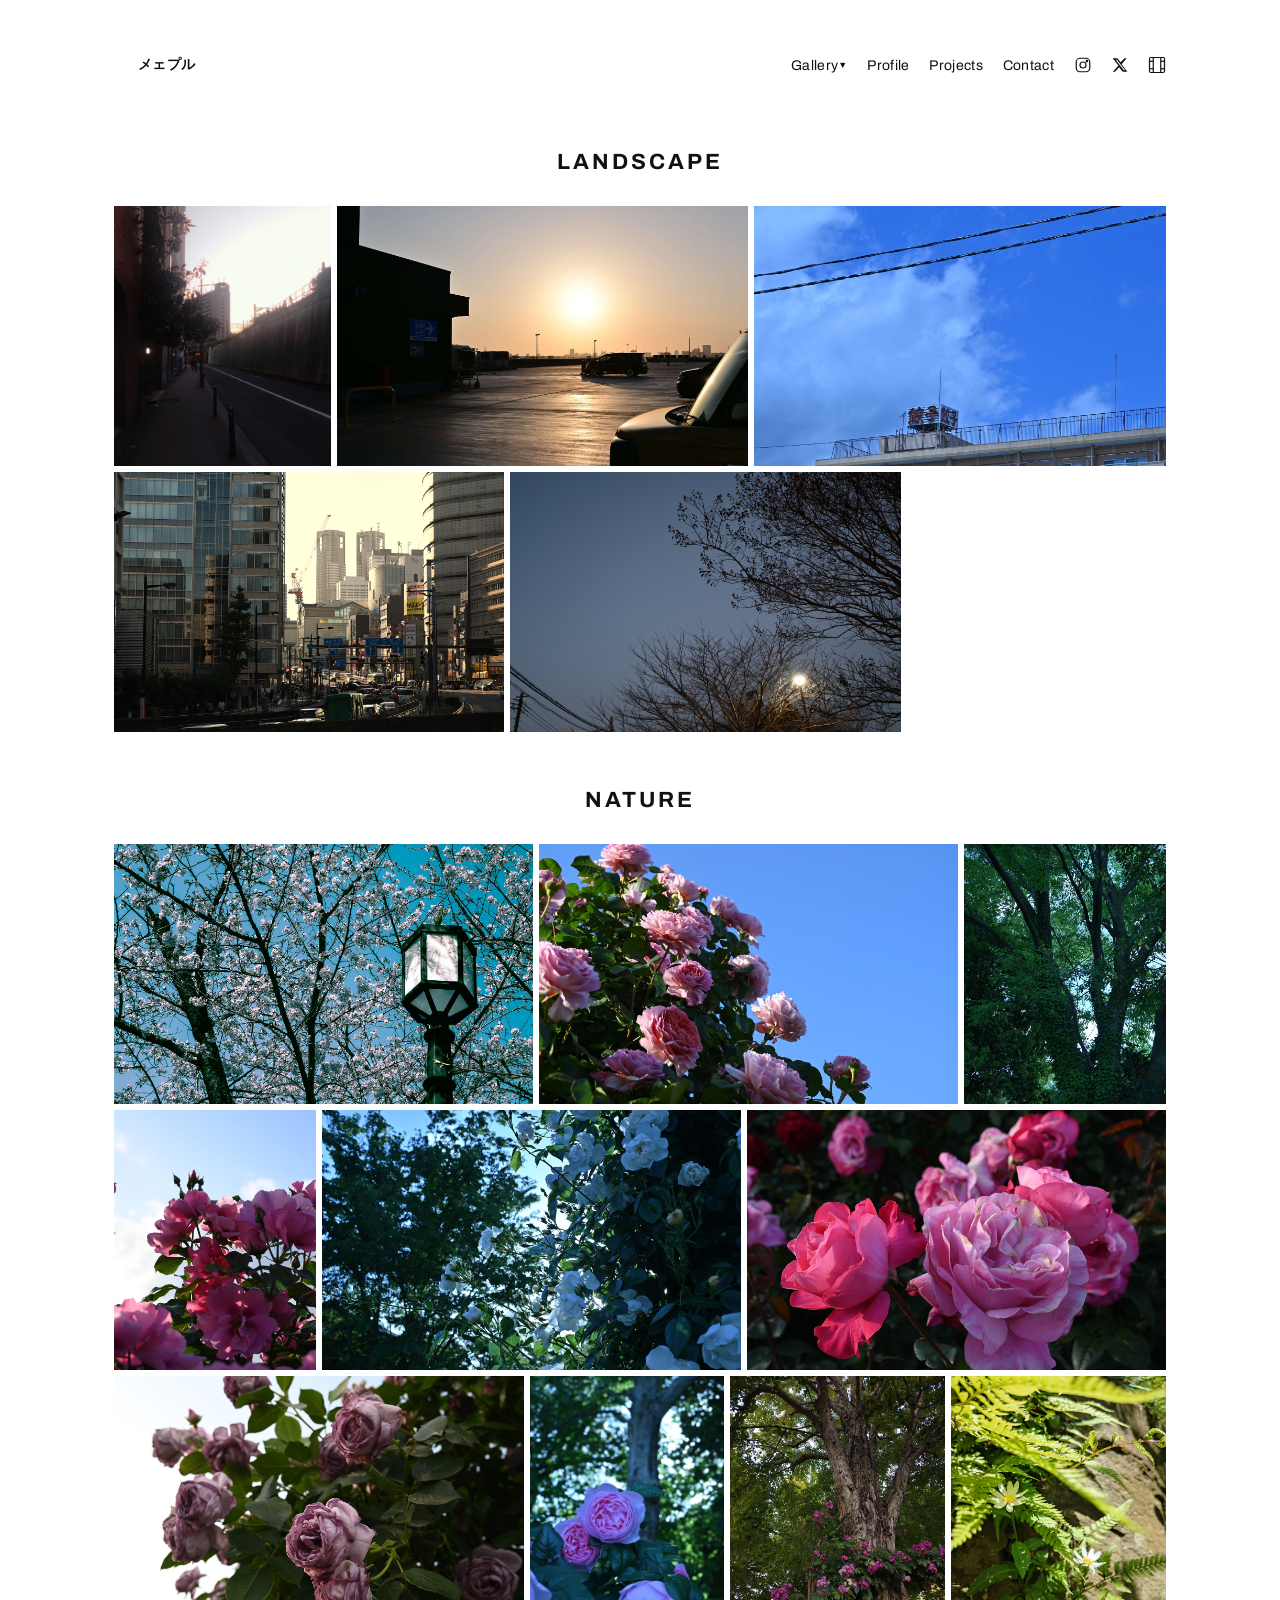
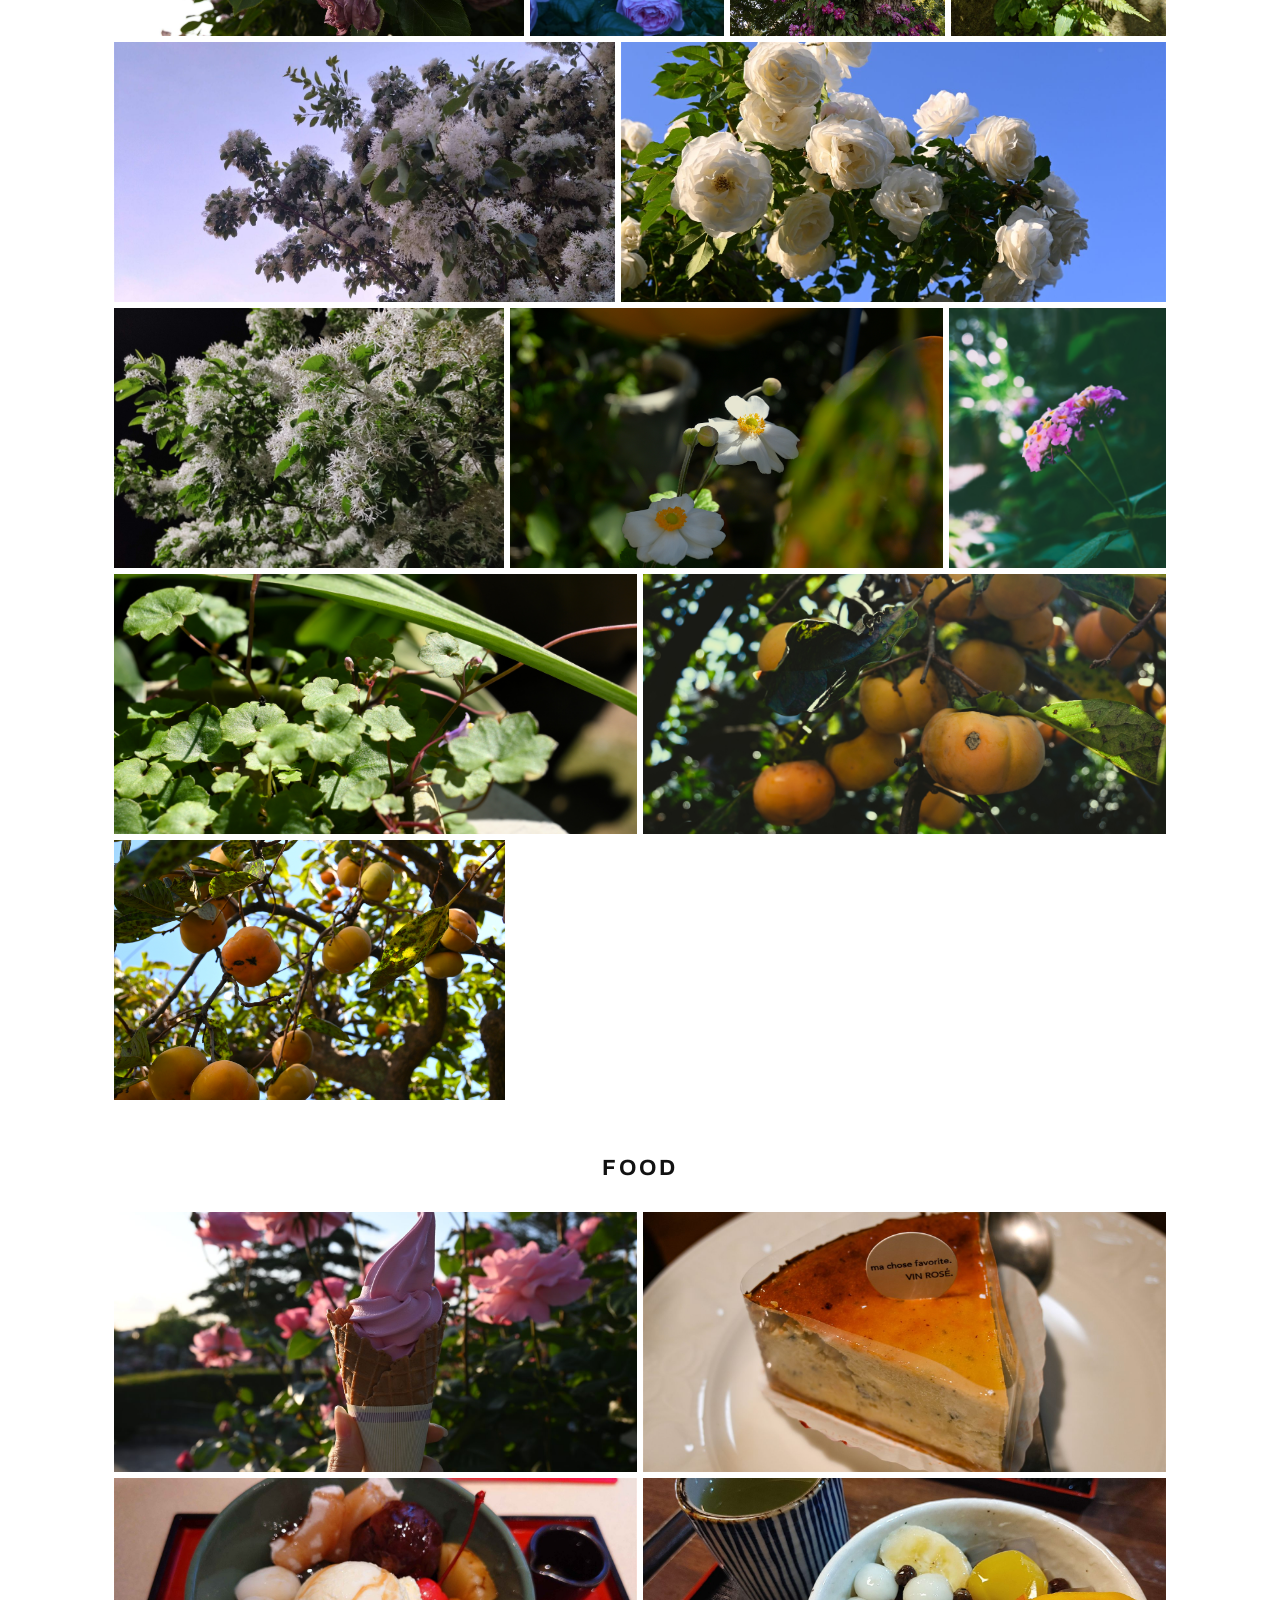
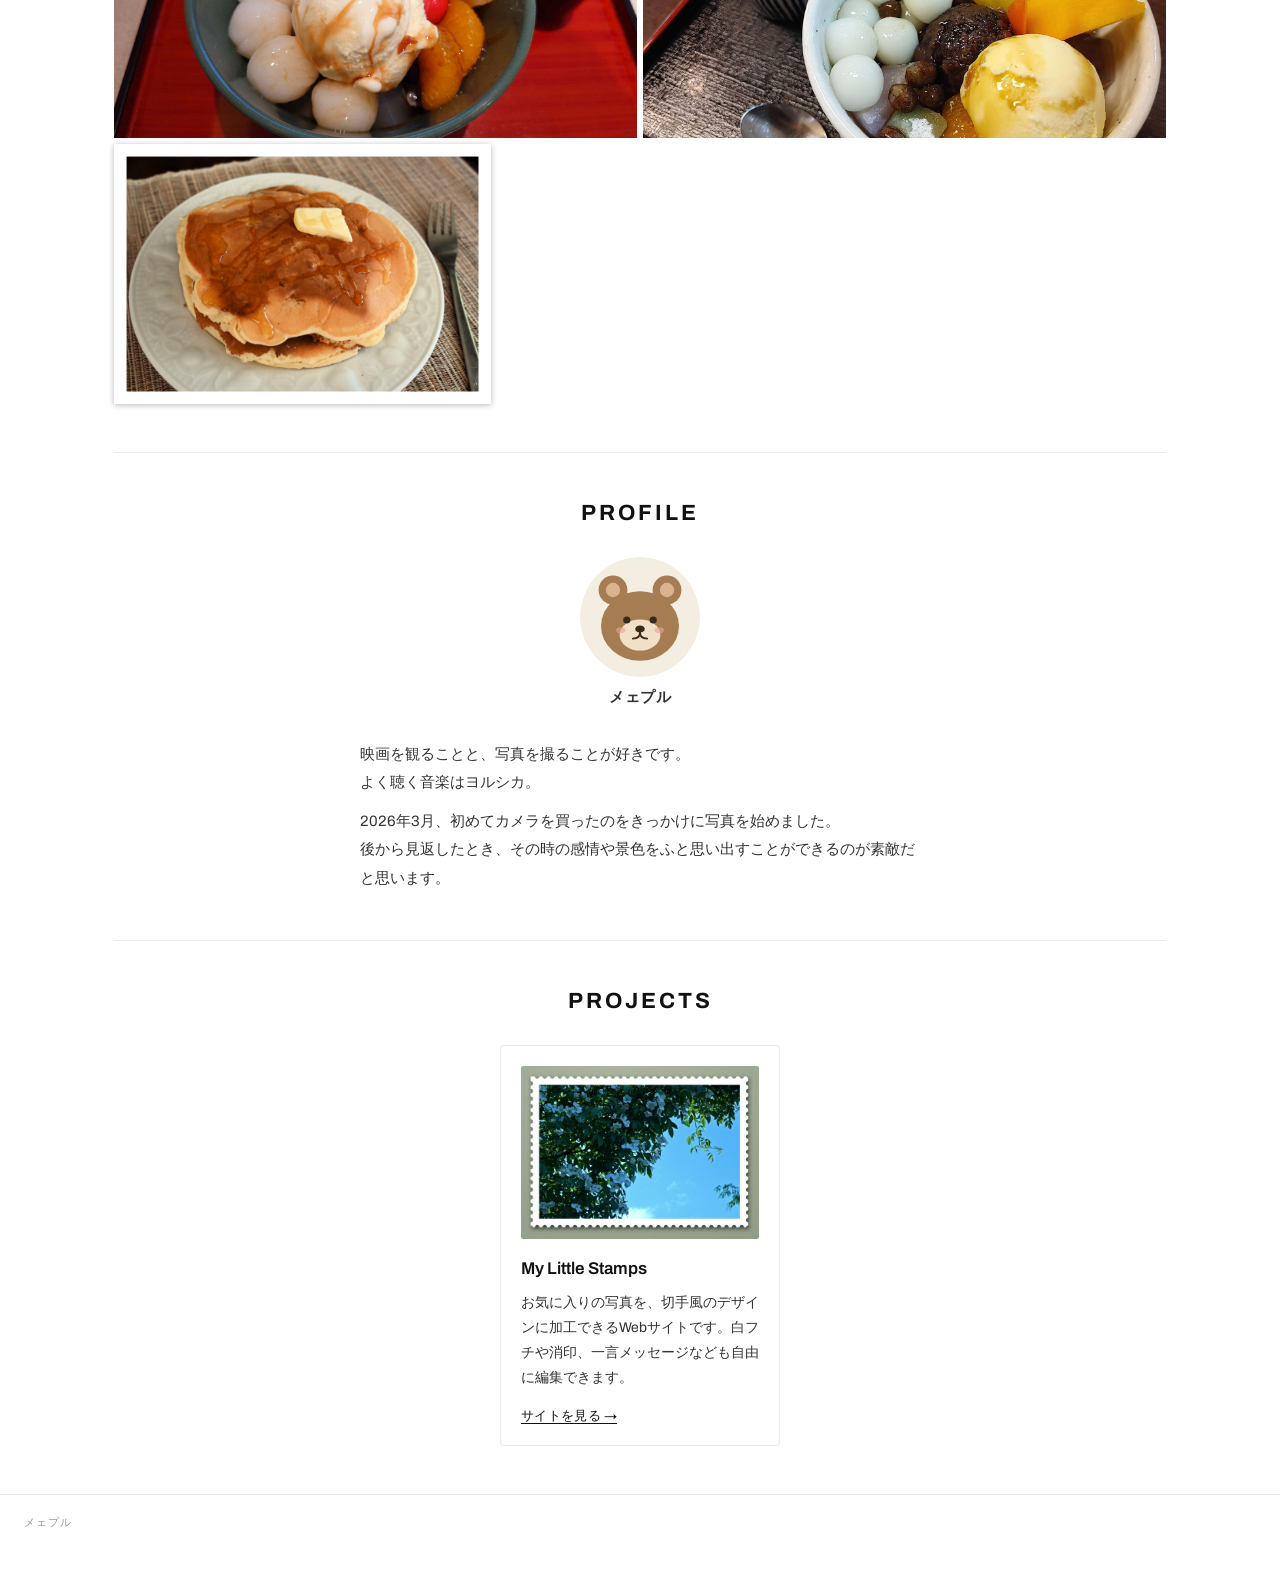
==== commit 3857daa1: "写真を更新 (2026-11-08 13:37)" ====
--- a/index.html
+++ b/index.html
@@ -43,11 +43,11 @@
       <h2 id="landscape">Landscape</h2>
       <div class="gallery-grid" data-category="landscape">
         <!-- AUTO-GENERATED:landscape:START -->
-        <img src="images/landscape/DSC_0010.JPG" alt="作品写真" loading="lazy">
         <img src="images/landscape/img_20251129.webp" alt="作品写真" loading="lazy">
         <img src="images/landscape/pic00015e.jpg" alt="作品写真" loading="lazy">
         <img src="images/landscape/dsc_0786.jpg" alt="作品写真" loading="lazy">
         <img src="images/landscape/DSC_1904.jpg" alt="作品写真" loading="lazy">
+        <img src="images/landscape/DSC_0010.JPG" alt="作品写真" loading="lazy">
         <!-- AUTO-GENERATED:landscape:END -->
       </div>
 
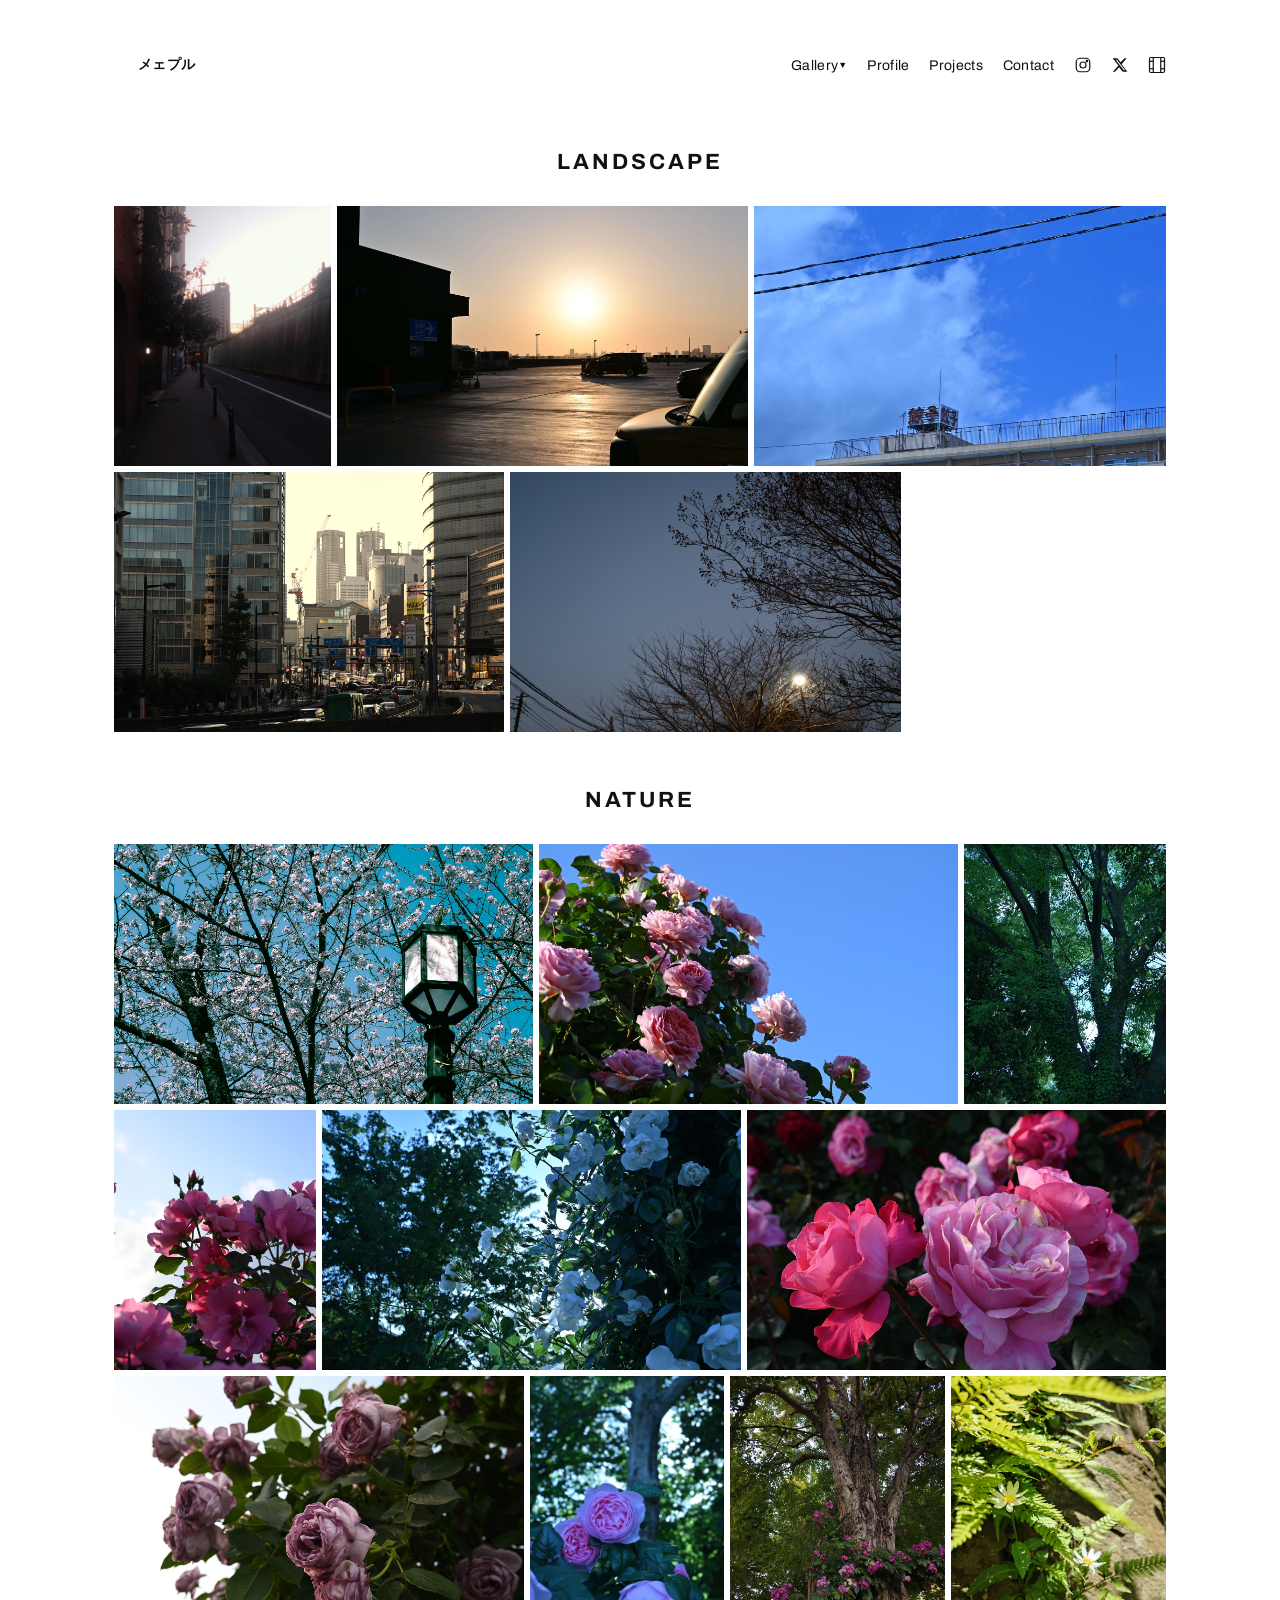
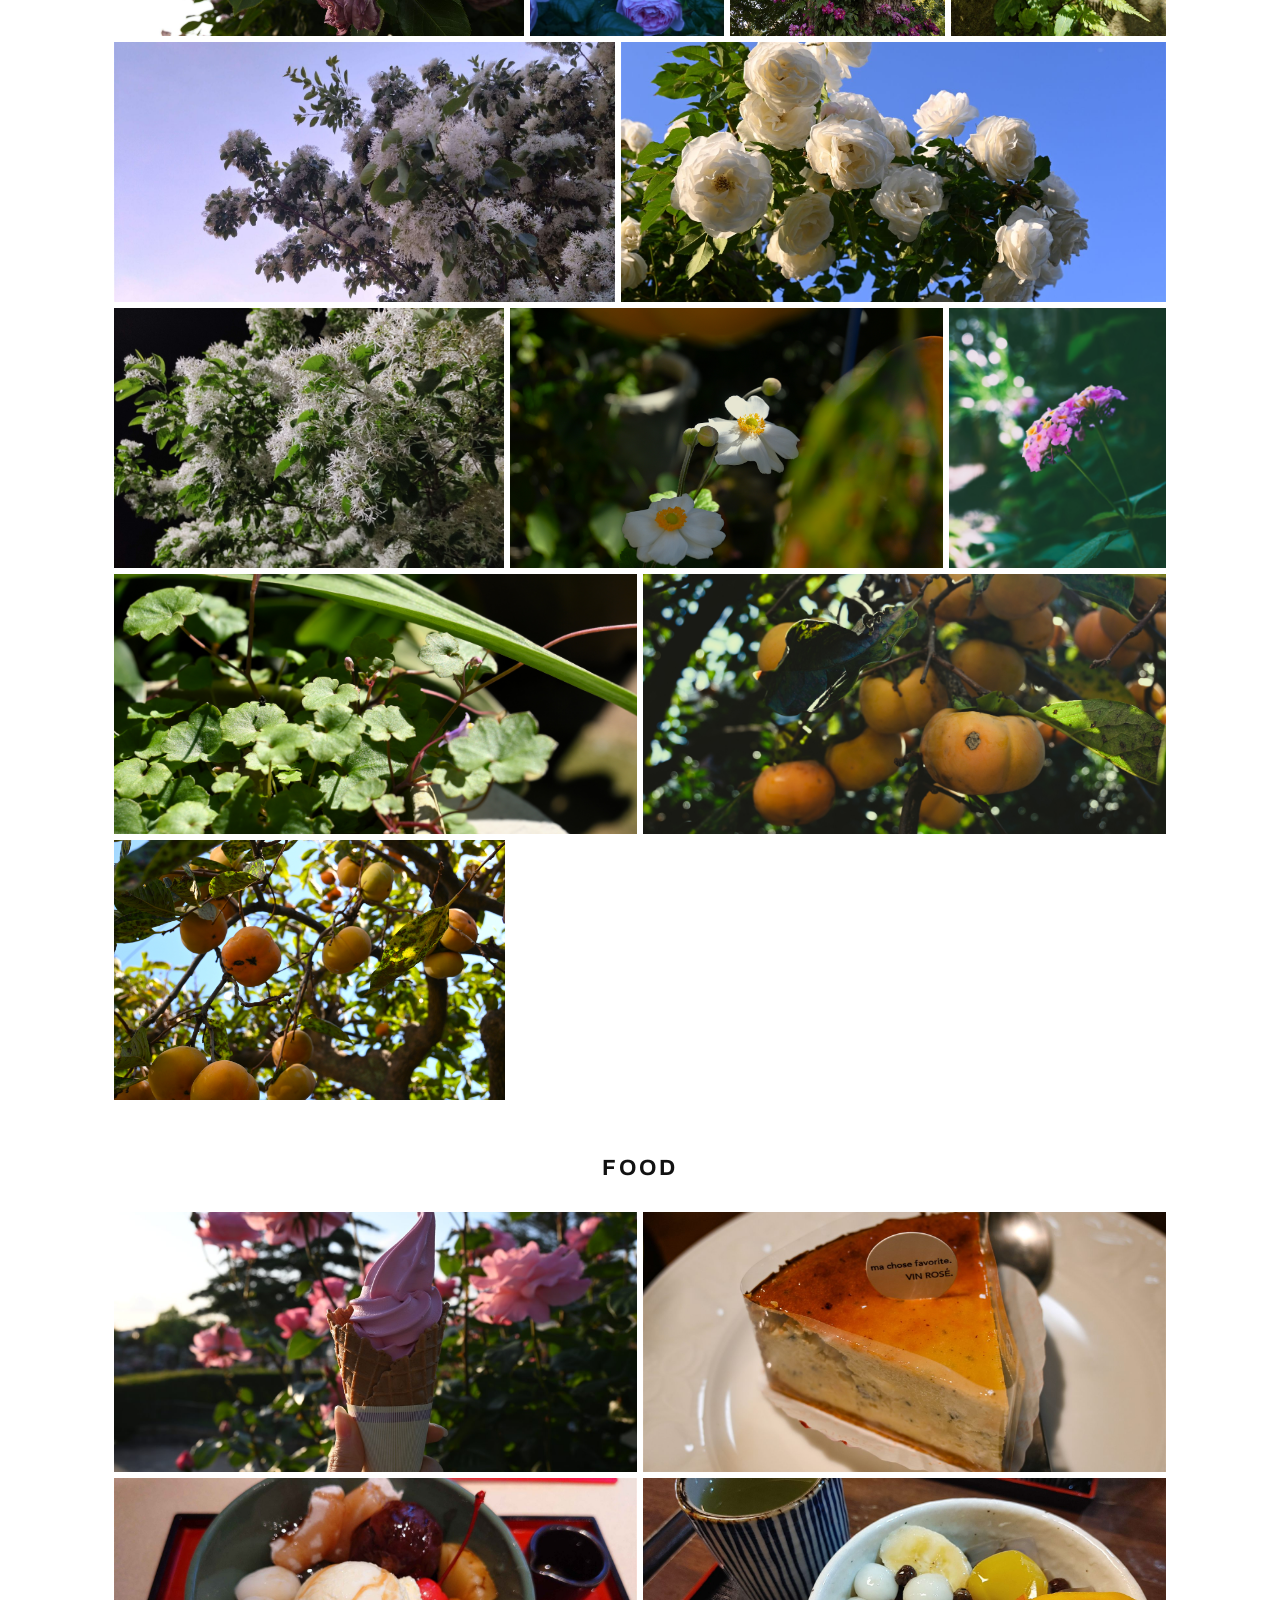
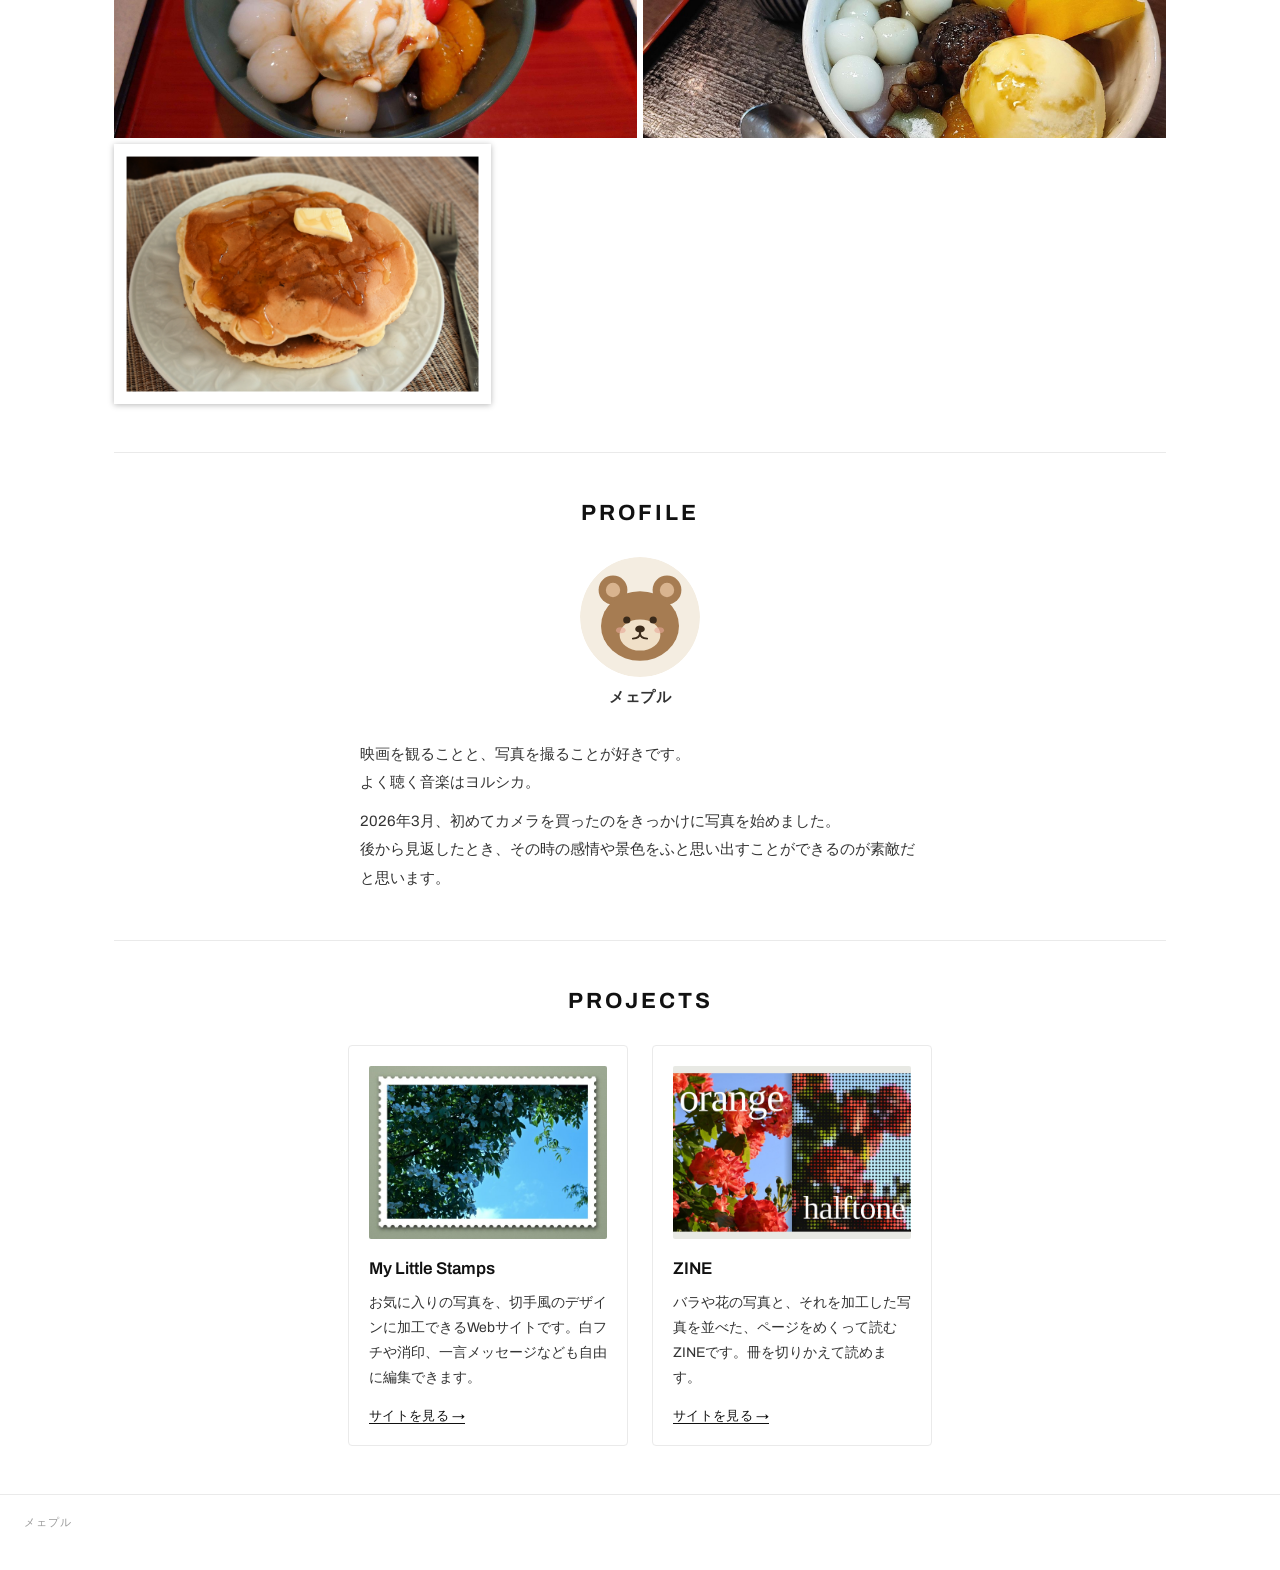
==== commit a05a4bd1: "写真を更新 (2026-11-24 16:24)" ====
--- a/index.html
+++ b/index.html
@@ -109,6 +109,12 @@
           <p>お気に入りの写真を、切手風のデザインに加工できるWebサイトです。白フチや消印、一言メッセージなども自由に編集できます。</p>
           <a href="https://my-little-stamps.netlify.app/" target="_blank" rel="noopener" class="work-link">サイトを見る →</a>
         </div>
+        <div class="work-card">
+          <img class="work-image" src="images/works-zine-preview.jpg" alt="ZINE のプレビュー画像。オレンジ色のバラの写真と、それを網点に加工した写真の見開き">
+          <h3>ZINE</h3>
+          <p>バラや花の写真と、それを加工した写真を並べた、ページをめくって読むZINEです。冊を切りかえて読めます。</p>
+          <a href="https://mee1215r.github.io/effect-lab/" target="_blank" rel="noopener" class="work-link">サイトを見る →</a>
+        </div>
       </div>
     </section>
   </main>
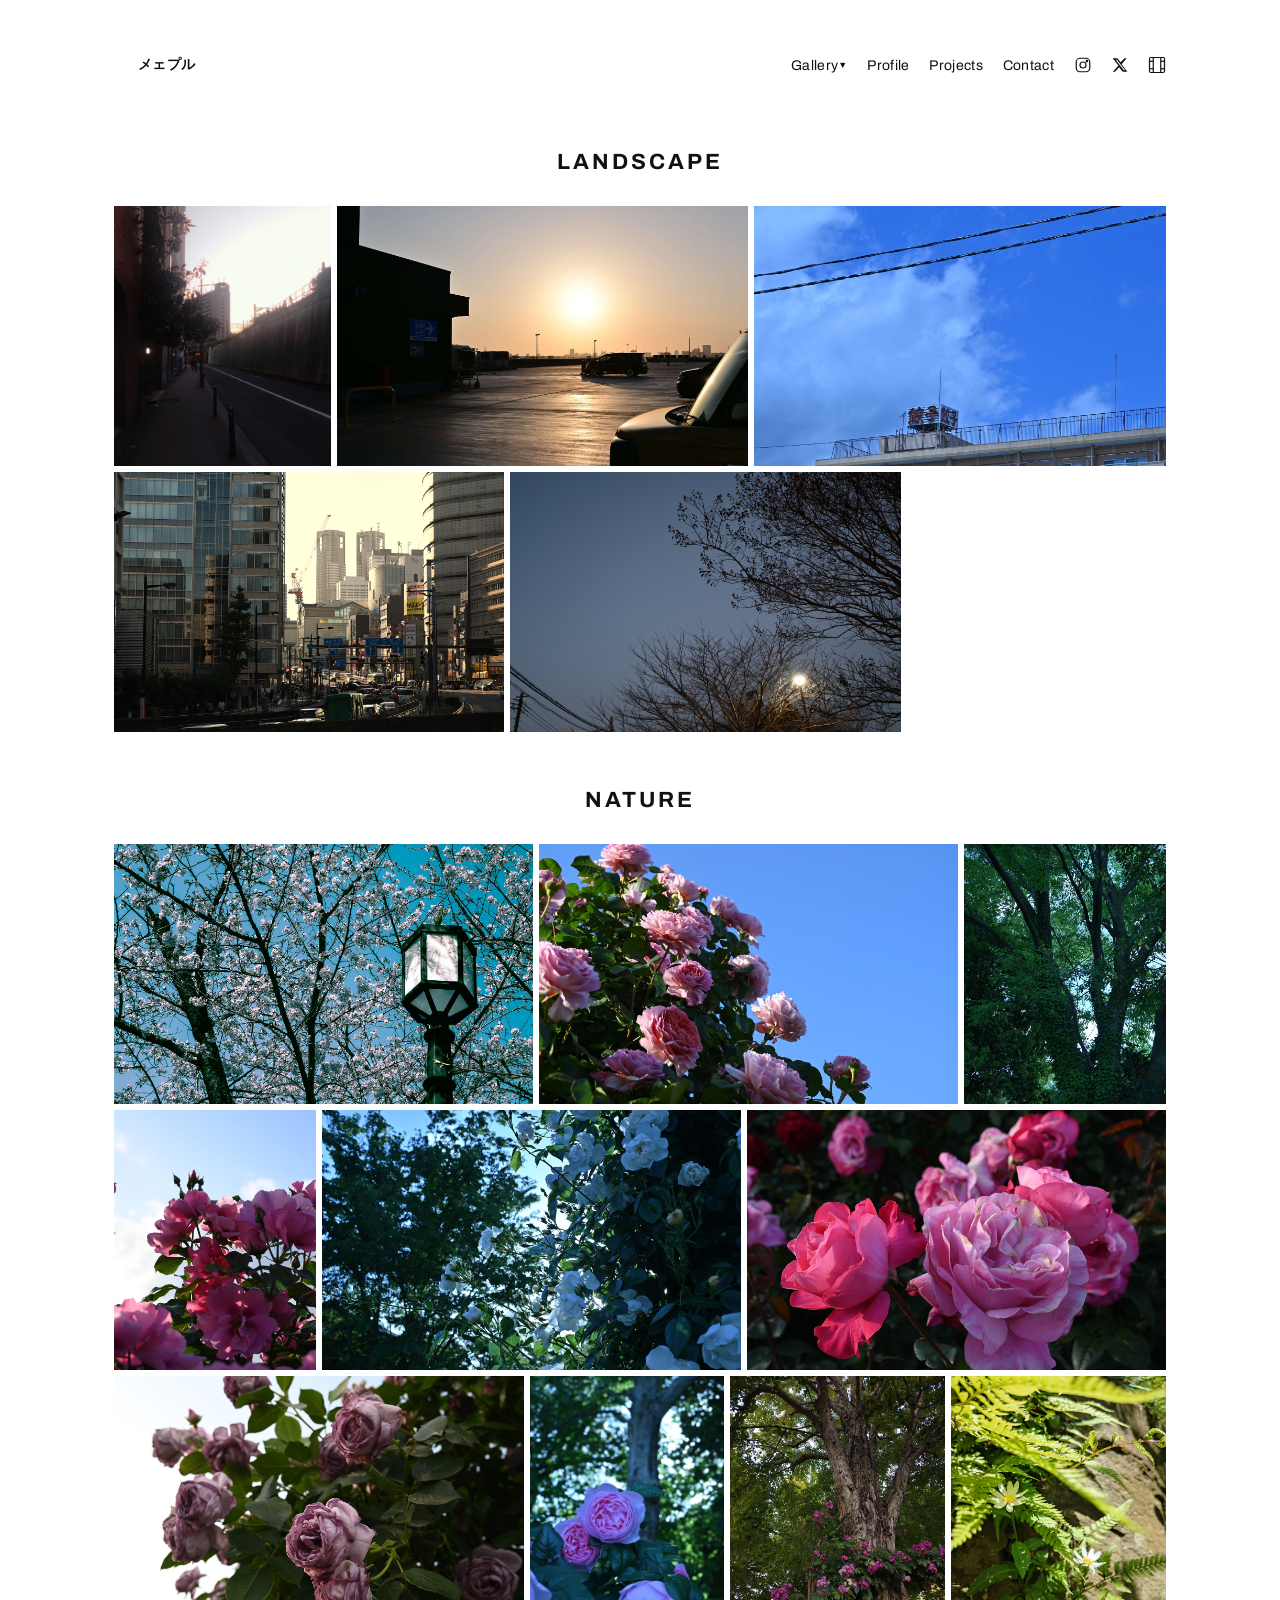
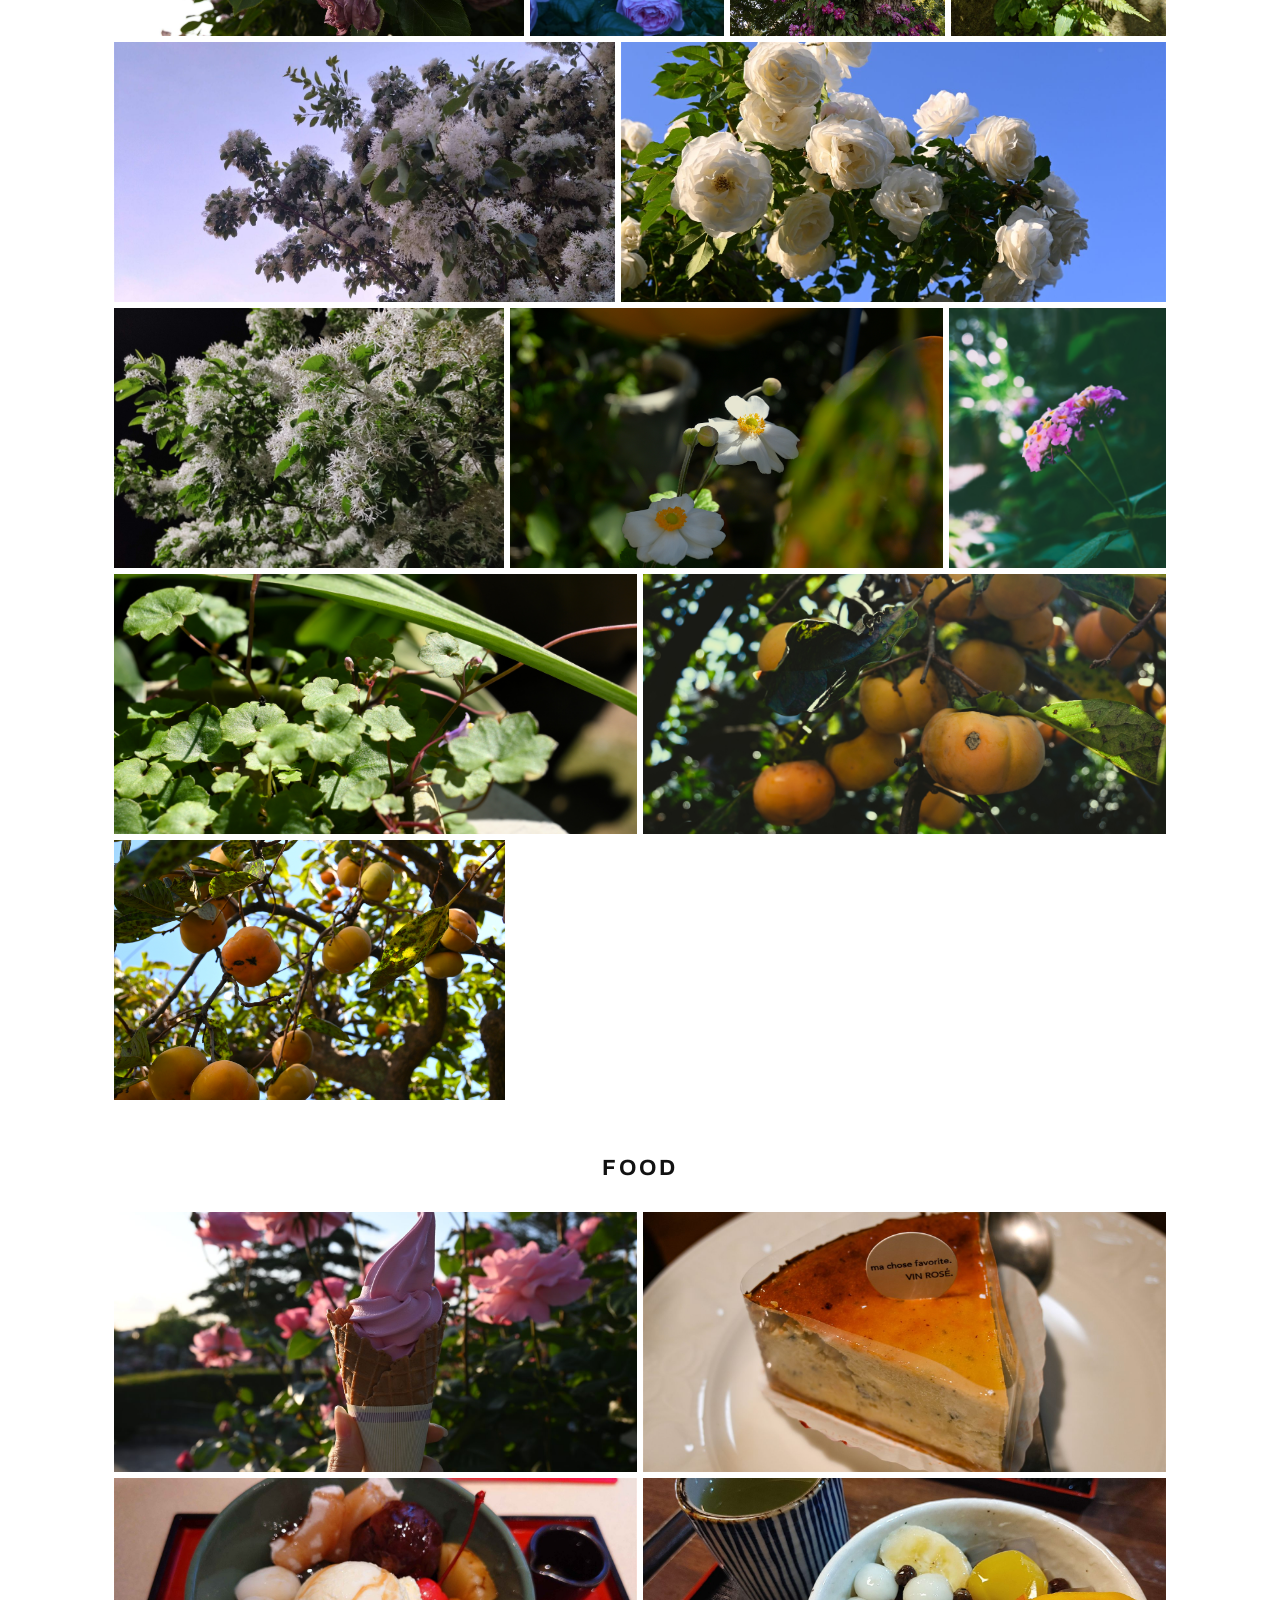
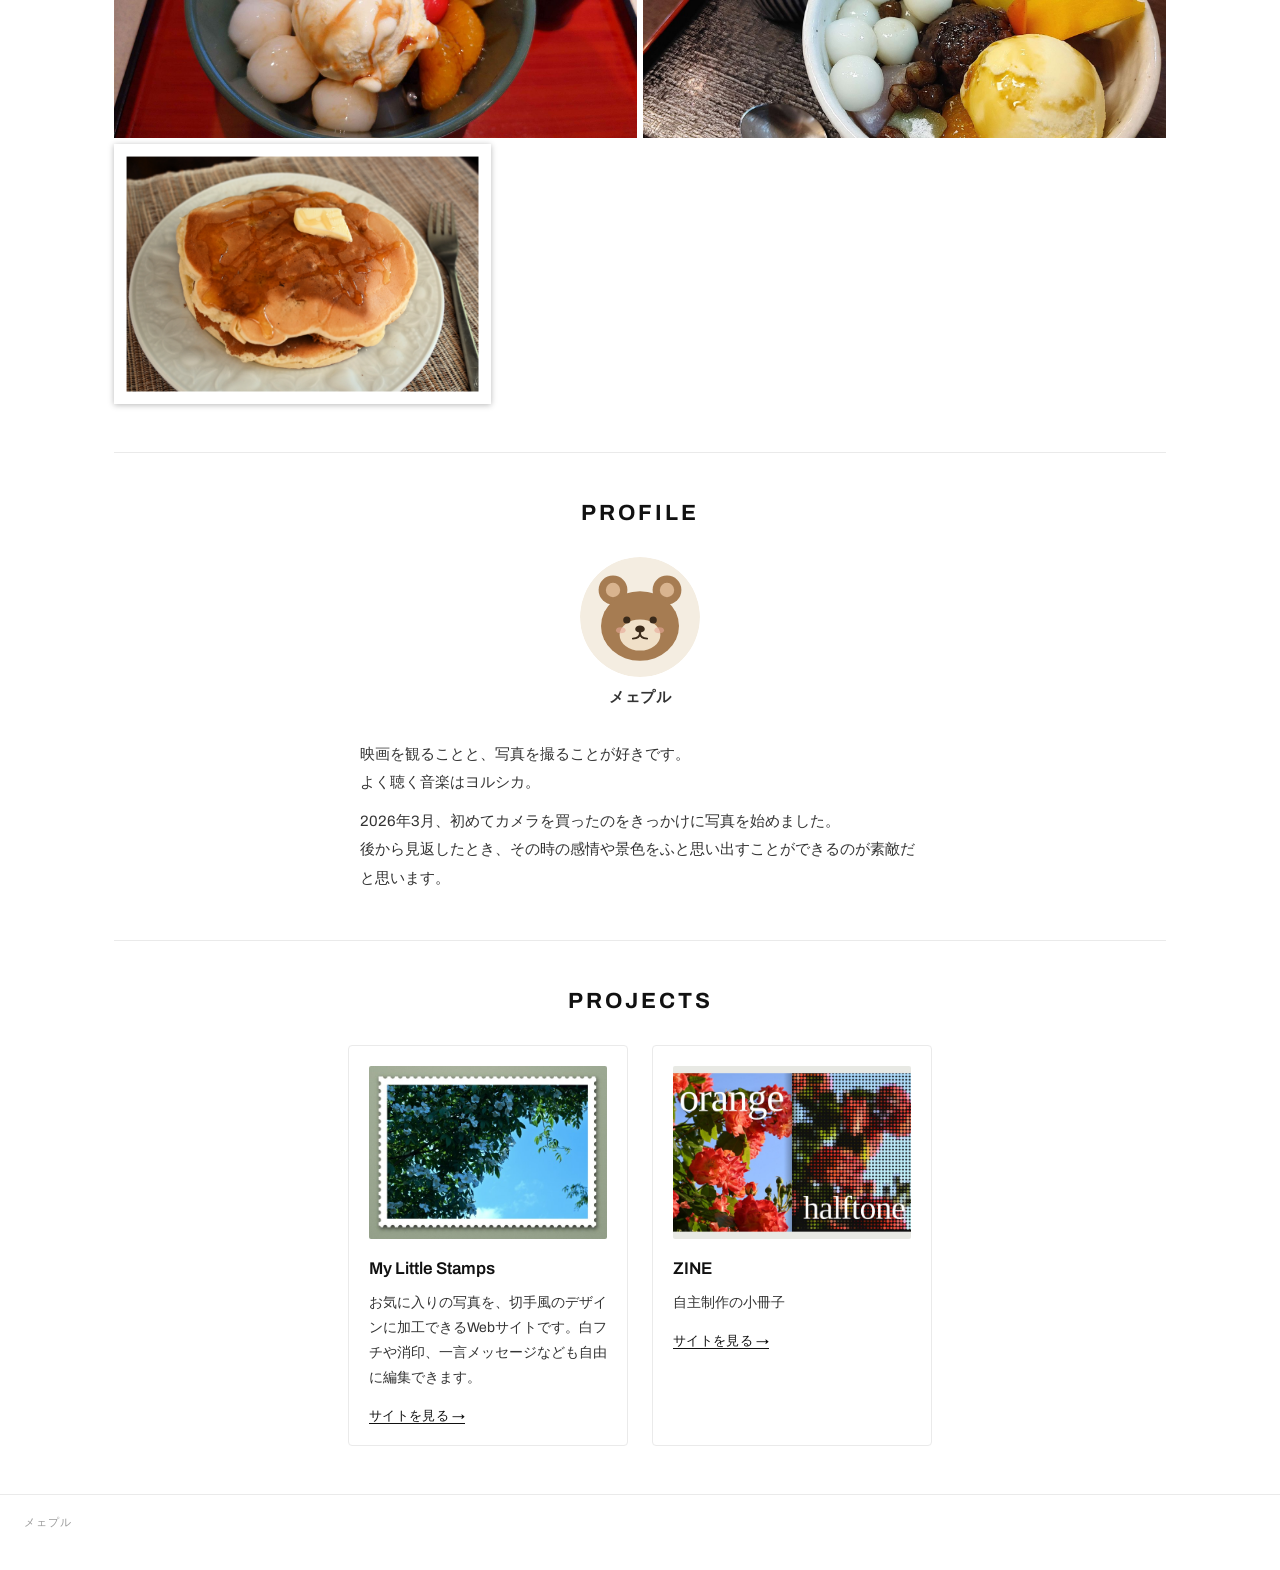
==== commit a5a1e46a: "写真を更新 (2026-11-24 17:23)" ====
--- a/index.html
+++ b/index.html
@@ -112,7 +112,7 @@
         <div class="work-card">
           <img class="work-image" src="images/works-zine-preview.jpg" alt="ZINE のプレビュー画像。オレンジ色のバラの写真と、それを網点に加工した写真の見開き">
           <h3>ZINE</h3>
-          <p>バラや花の写真と、それを加工した写真を並べた、ページをめくって読むZINEです。冊を切りかえて読めます。</p>
+          <p>自主制作の小冊子</p>
           <a href="https://mee1215r.github.io/effect-lab/" target="_blank" rel="noopener" class="work-link">サイトを見る →</a>
         </div>
       </div>
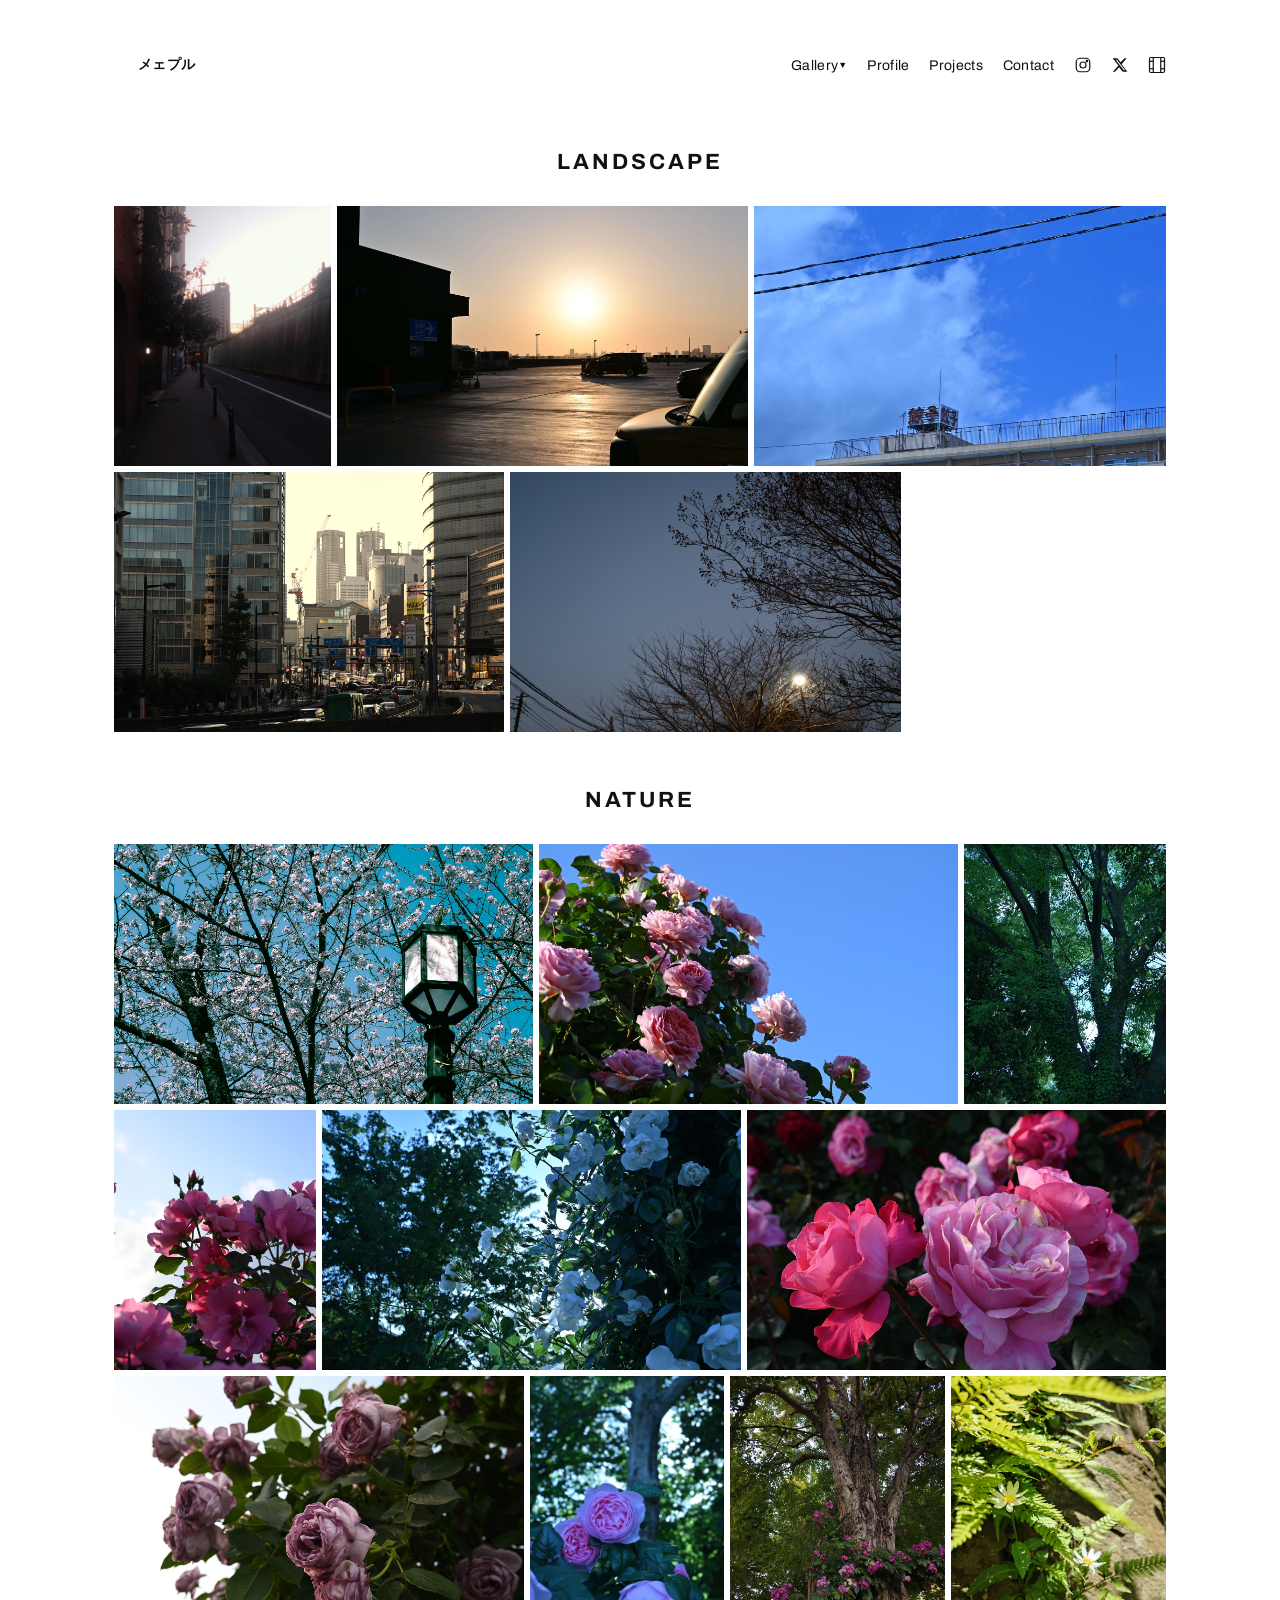
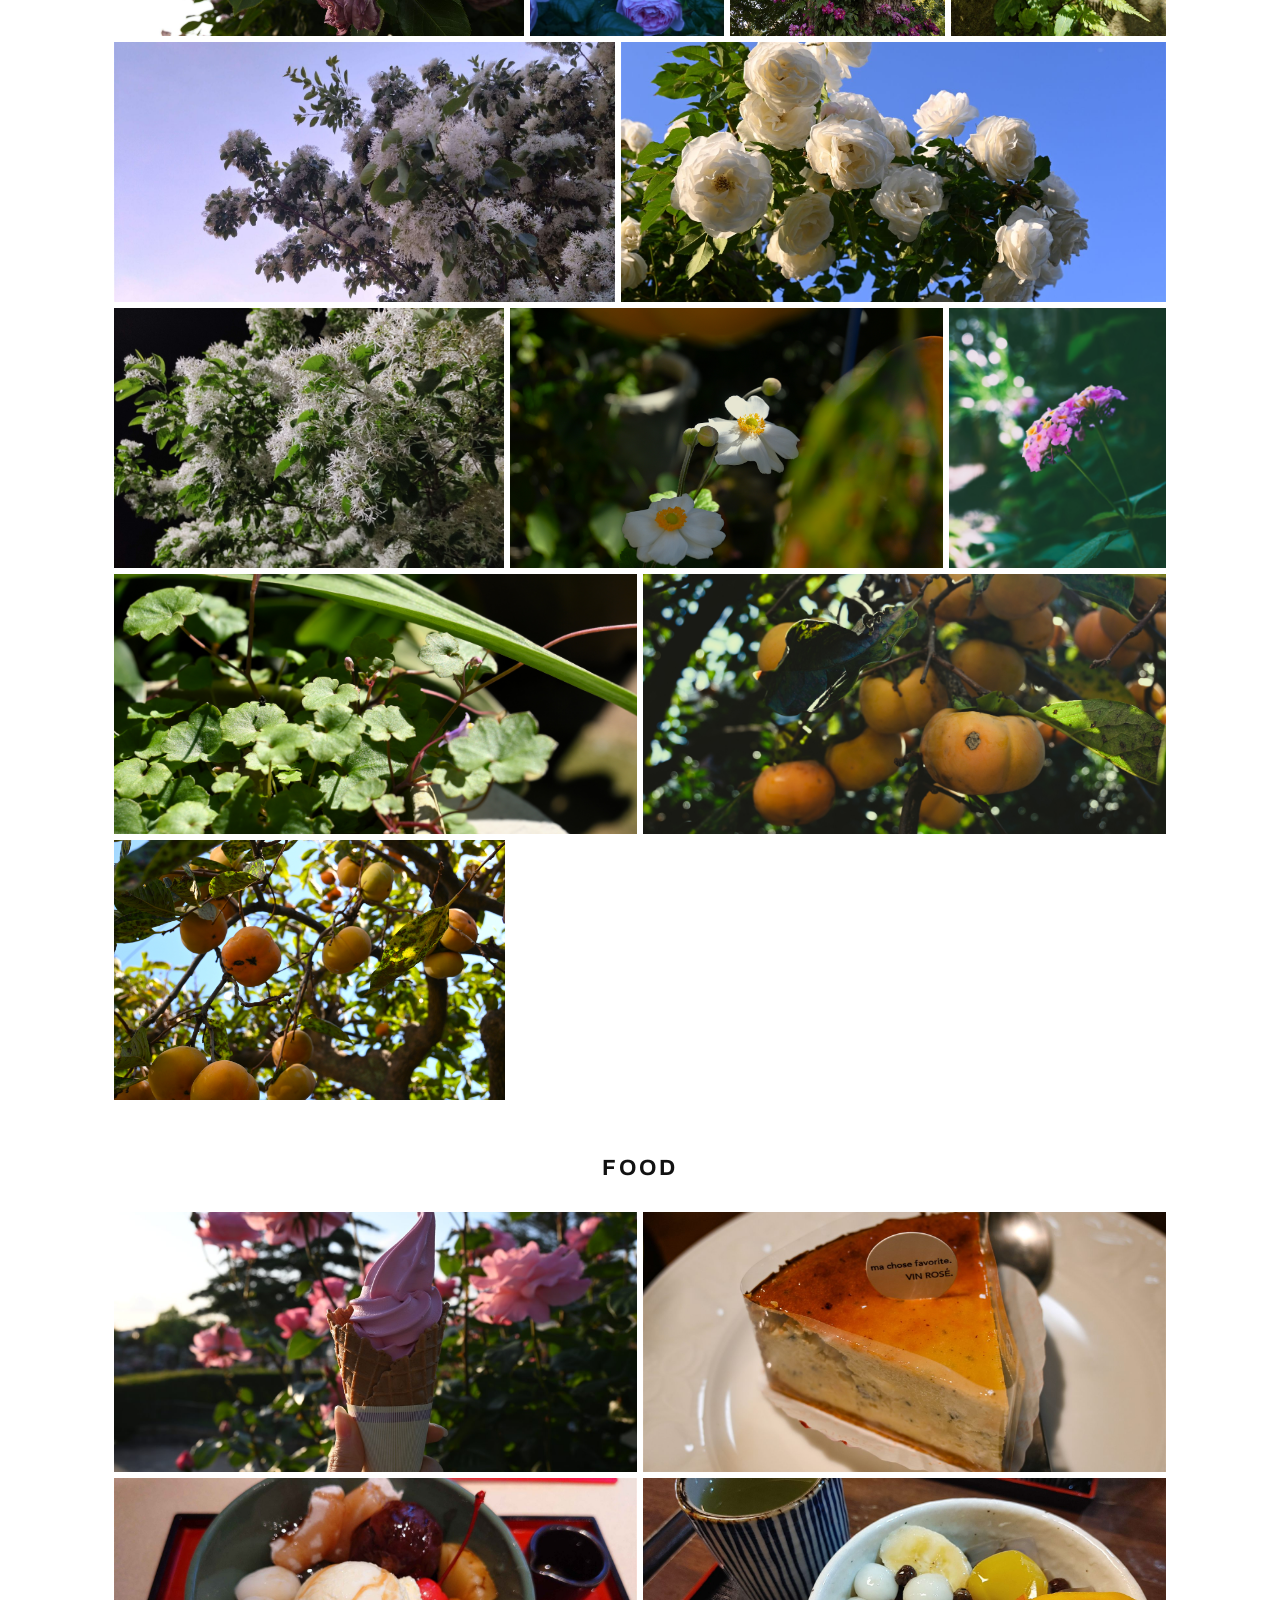
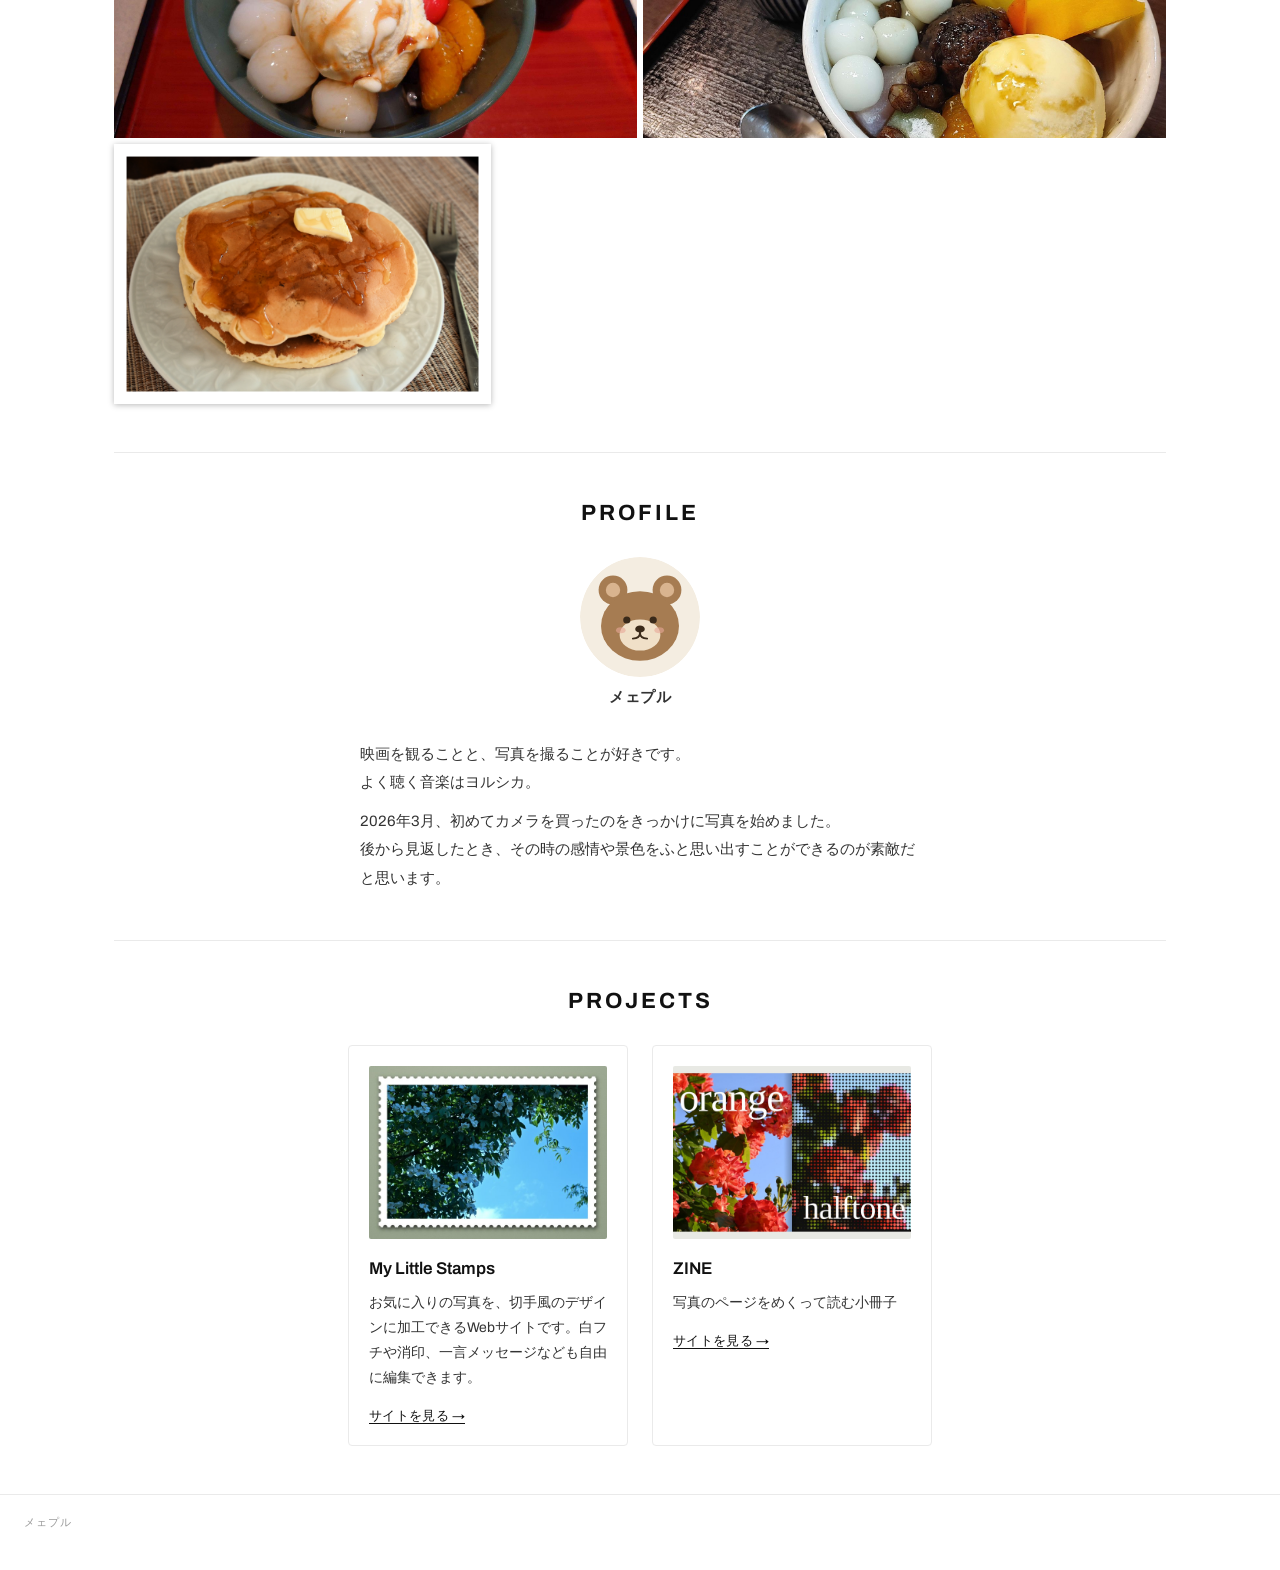
==== commit a2401533: "写真を更新 (2026-11-27 00:00)" ====
--- a/index.html
+++ b/index.html
@@ -112,7 +112,7 @@
         <div class="work-card">
           <img class="work-image" src="images/works-zine-preview.jpg" alt="ZINE のプレビュー画像。オレンジ色のバラの写真と、それを網点に加工した写真の見開き">
           <h3>ZINE</h3>
-          <p>自主制作の小冊子</p>
+          <p>写真のページをめくって読む小冊子</p>
           <a href="https://mee1215r.github.io/effect-lab/" target="_blank" rel="noopener" class="work-link">サイトを見る →</a>
         </div>
       </div>
